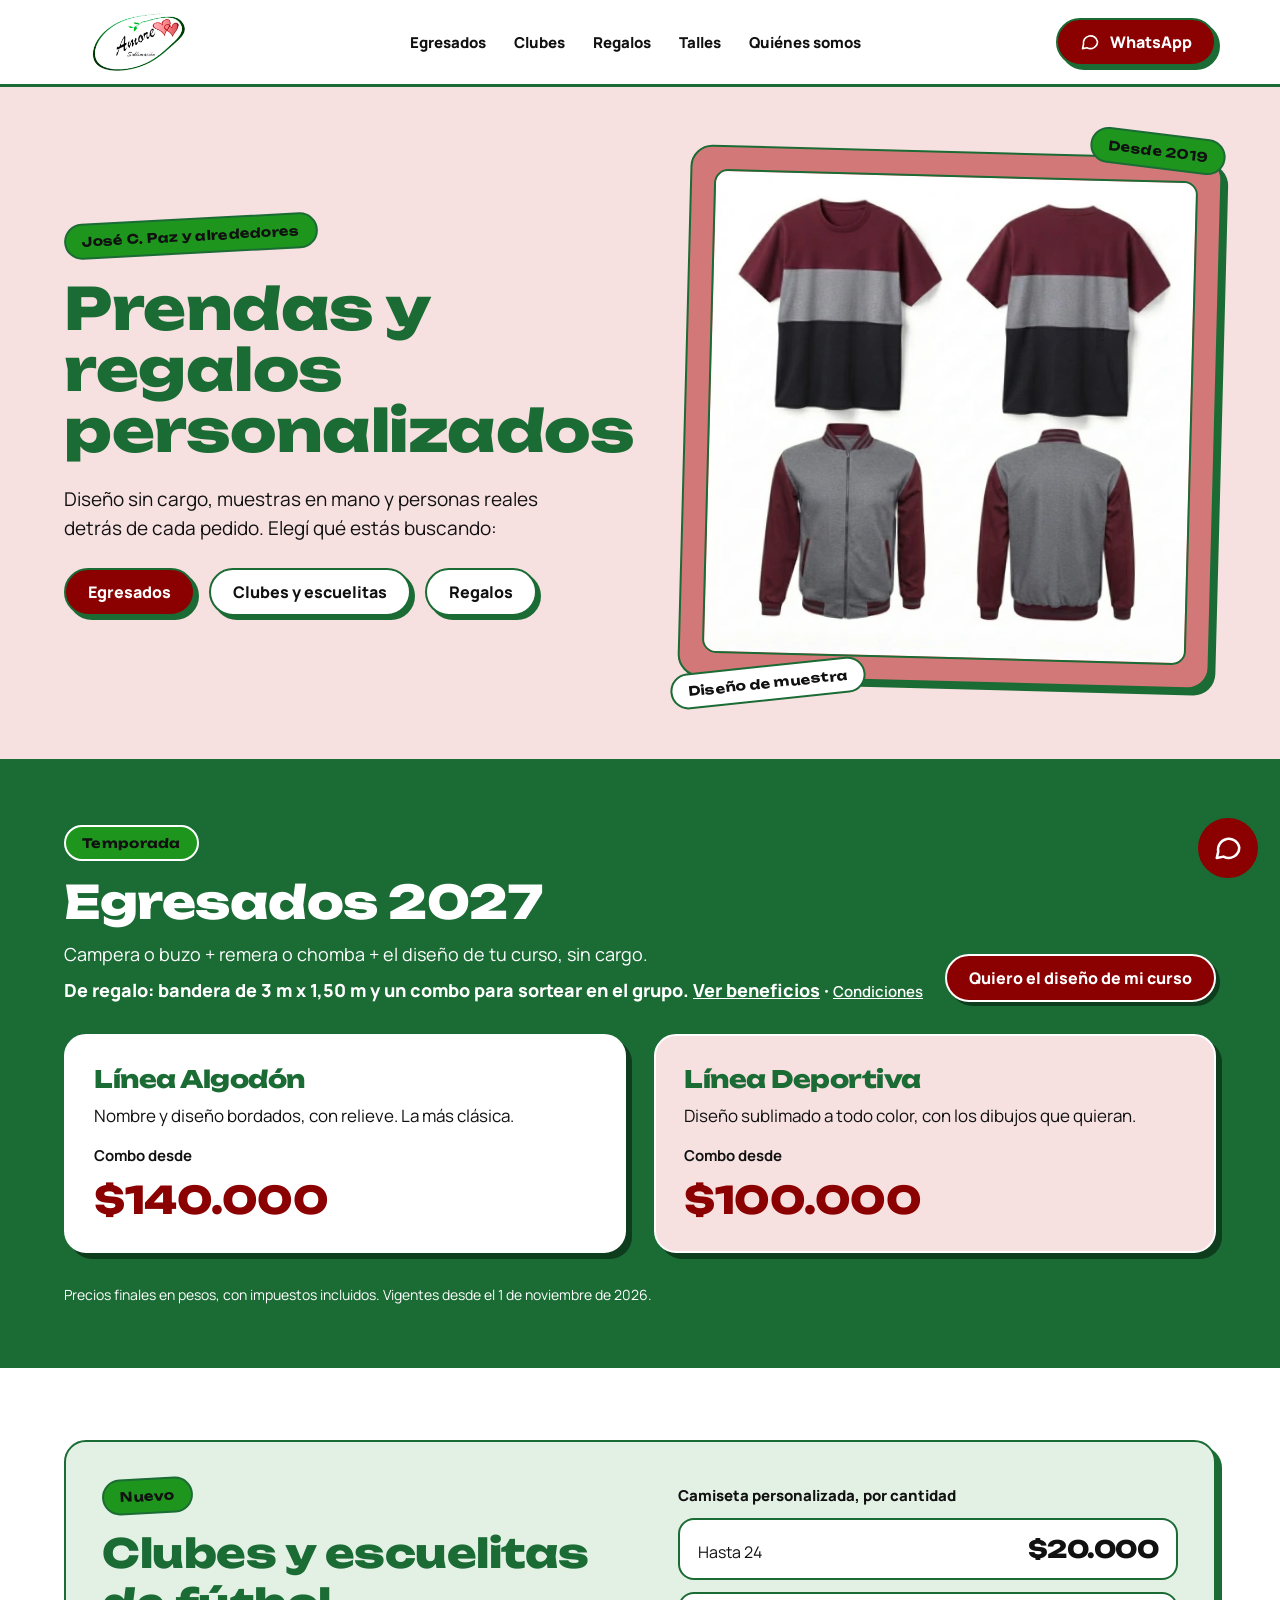
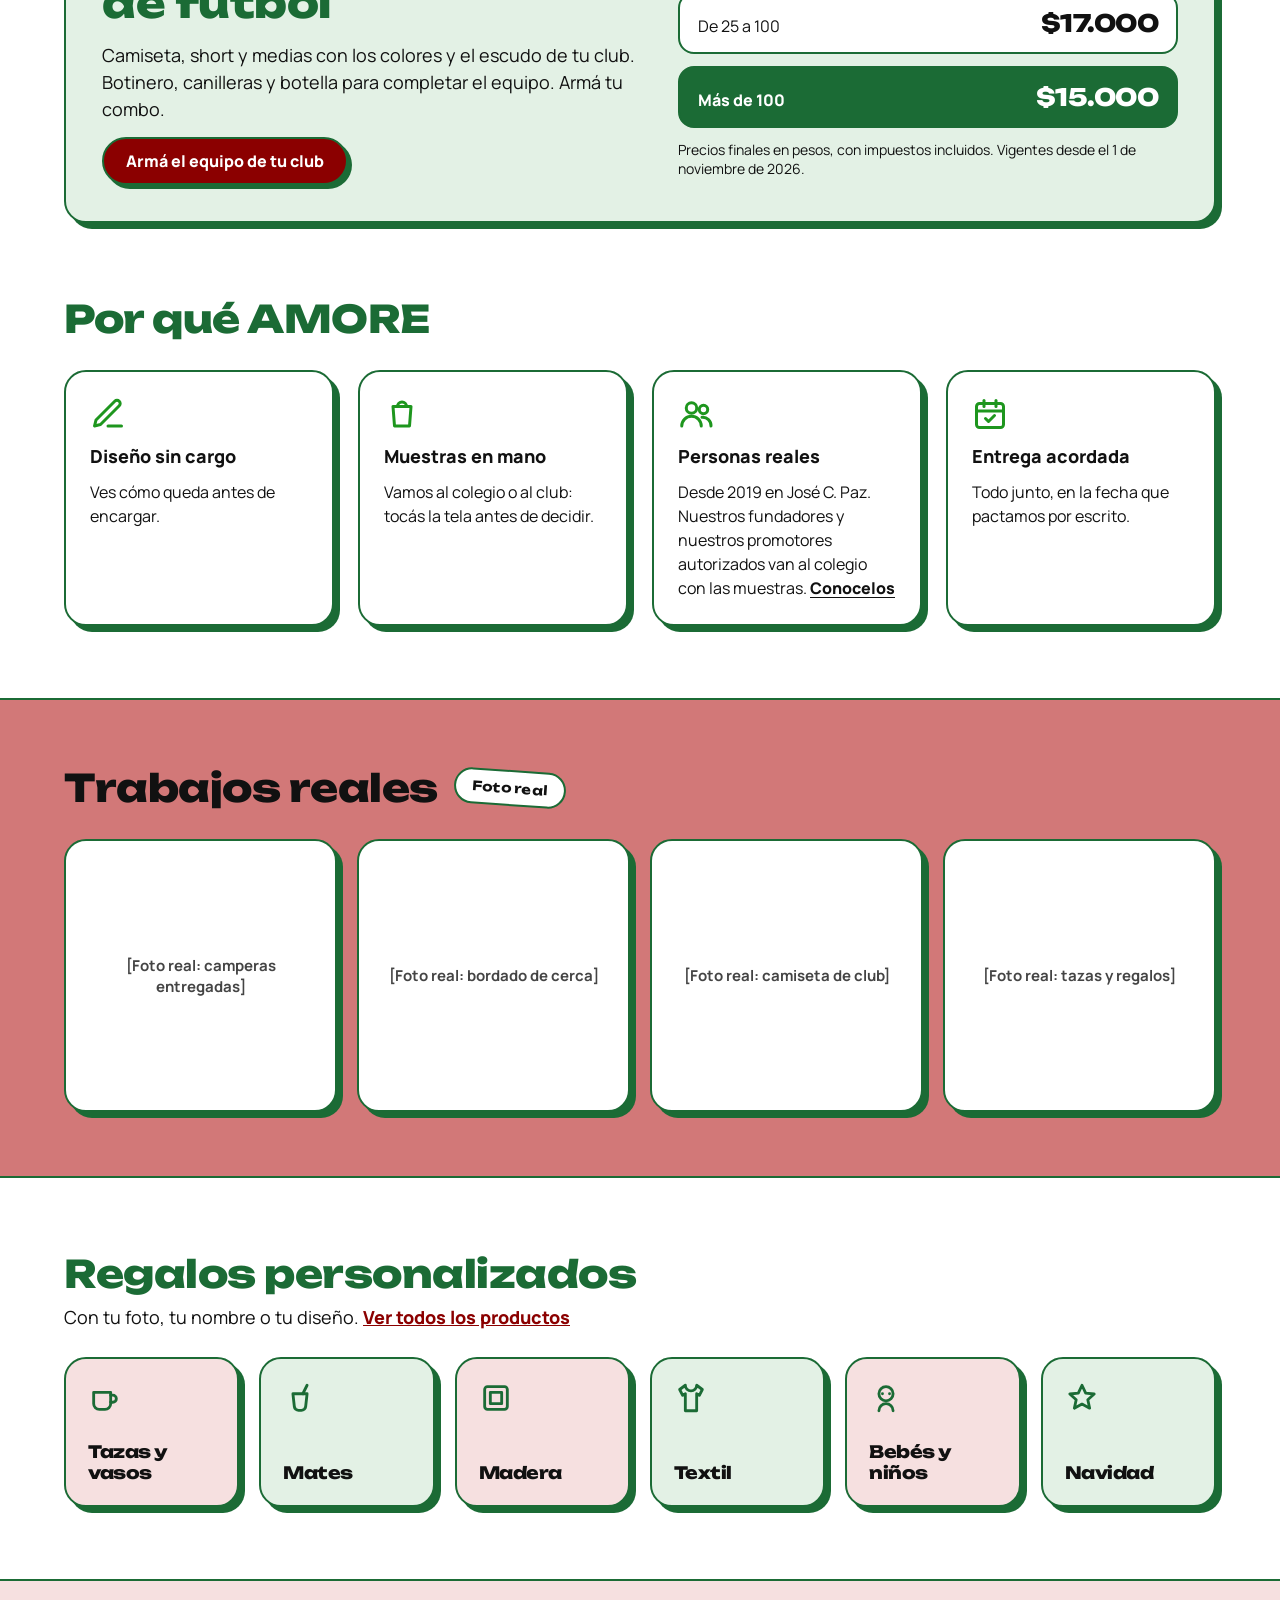
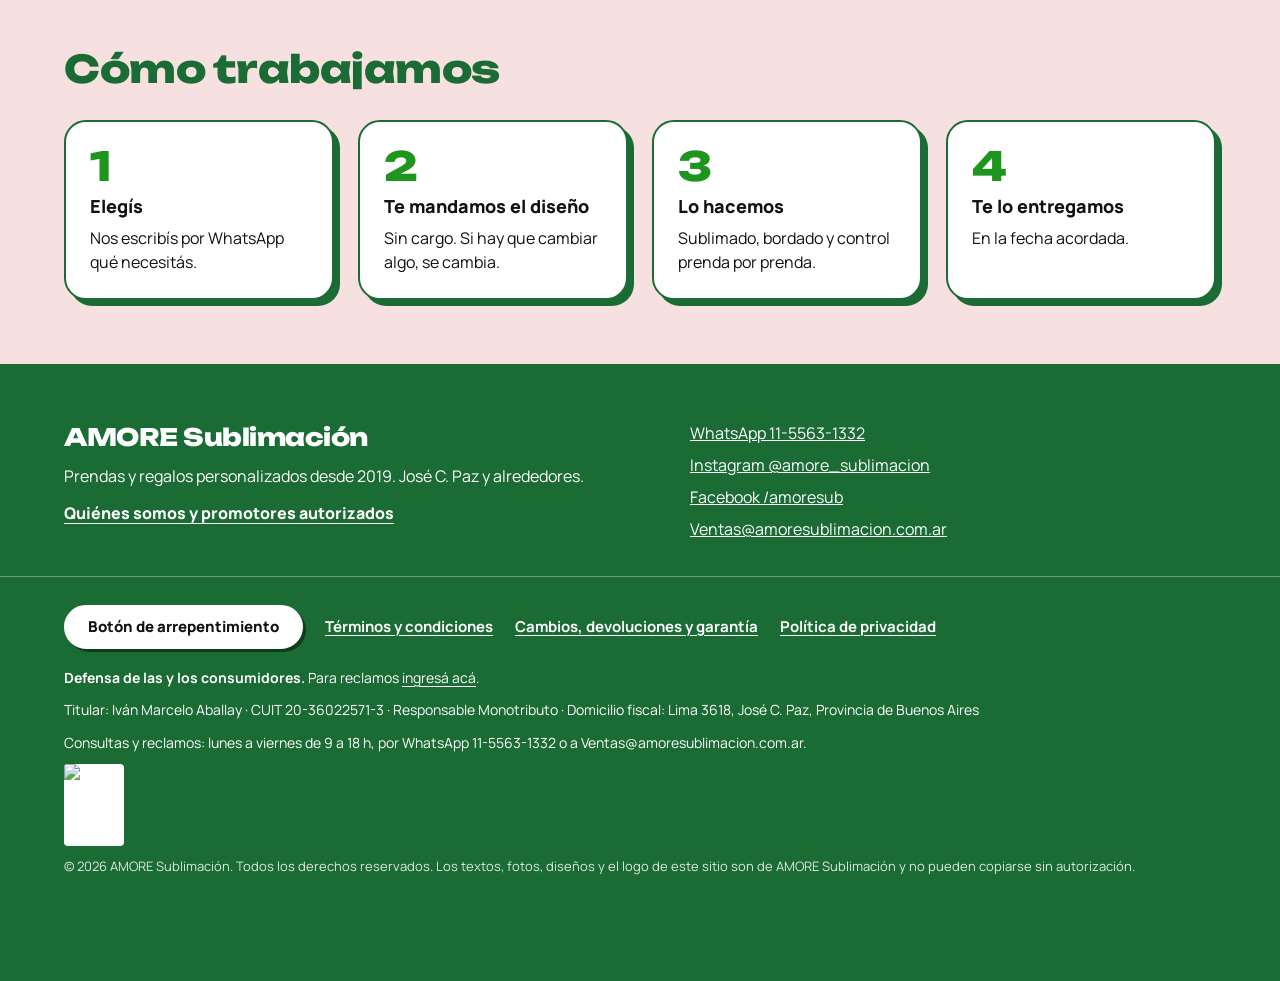
==== index.html @ 7d9f7d42 "Vigencia de precios, condiciones de beneficios en Términos y 'Cómo comprar' en Regalos Co-Authored-B" ====
<!doctype html>
<html lang="es">
<head>
<meta charset="utf-8">
<meta name="viewport" content="width=device-width, initial-scale=1">
<title>AMORE Sublimación — Prendas y regalos personalizados en José C. Paz</title>
<meta name="description" content="Camperas de egresados, camisetas para clubes y regalos personalizados. Diseño sin cargo y muestras en mano. José C. Paz y alrededores.">
<!-- Vista previa al compartir (WhatsApp, Facebook) -->
<meta property="og:type" content="website">
<meta property="og:site_name" content="AMORE Sublimación">
<meta property="og:locale" content="es_AR">
<meta property="og:title" content="AMORE Sublimación — Prendas y regalos personalizados en José C. Paz">
<meta property="og:description" content="Camperas de egresados, camisetas para clubes y regalos personalizados. Diseño sin cargo y muestras en mano. José C. Paz y alrededores.">
<meta property="og:url" content="https://imaba1991.github.io/amore-web/">
<meta property="og:image" content="https://imaba1991.github.io/amore-web/assets/compartir.jpg">
<meta property="og:image:type" content="image/jpeg">
<meta property="og:image:width" content="1200">
<meta property="og:image:height" content="630">
<meta property="og:image:alt" content="AMORE Sublimación: prendas y regalos personalizados en José C. Paz">
<meta name="twitter:card" content="summary_large_image">
<!-- Ficha del negocio para Google -->
<script type="application/ld+json">
{
 "@context": "https://schema.org",
 "@type": "LocalBusiness",
 "@id": "https://imaba1991.github.io/amore-web/#negocio",
 "name": "AMORE Sublimación",
 "alternateName": "Amore Sublimacion",
 "description": "Prendas y regalos personalizados: camperas y combos de egresados, camisetas para clubes y escuelitas, y regalos con sublimación, DTF y bordado. Diseño sin cargo y muestras en mano.",
 "url": "https://imaba1991.github.io/amore-web/",
 "logo": "https://imaba1991.github.io/amore-web/assets/logo.jpg",
 "image": "https://imaba1991.github.io/amore-web/assets/compartir.jpg",
 "telephone": "+54 9 11 5563-1332",
 "email": "Ventas@amoresublimacion.com.ar",
 "foundingDate": "2019",
 "founder": [
  {
   "@type": "Person",
   "name": "Iván Aballay"
  },
  {
   "@type": "Person",
   "name": "María Vega"
  }
 ],
 "address": {
  "@type": "PostalAddress",
  "addressLocality": "José C. Paz",
  "addressRegion": "Buenos Aires",
  "addressCountry": "AR"
 },
 "areaServed": [
  {
   "@type": "City",
   "name": "José C. Paz"
  },
  {
   "@type": "Country",
   "name": "Argentina"
  }
 ],
 "sameAs": [
  "https://instagram.com/amore_sublimacion",
  "https://facebook.com/amoresub"
 ],
 "contactPoint": {
  "@type": "ContactPoint",
  "telephone": "+54 9 11 5563-1332",
  "contactType": "ventas",
  "availableLanguage": "es",
  "url": "https://wa.me/5491155631332"
 }
}
</script>
<link rel="icon" href="favicon.ico" sizes="any">
<link rel="icon" type="image/png" sizes="192x192" href="assets/icono-192.png">
<link rel="apple-touch-icon" href="assets/icono-180.png">
<link rel="preconnect" href="https://fonts.googleapis.com">
<link href="https://fonts.googleapis.com/css2?family=Unbounded:wght@500;700;800&amp;family=Manrope:wght@400;600;700;800&amp;display=swap" rel="stylesheet">
<link rel="stylesheet" href="assets/estilos.css">
</head>
<body>
<header class="top">
<div class="wrap topbar">
<a class="logo" href="index.html" aria-label="AMORE Sublimación, inicio"><img width="575" height="230" src="assets/logo.jpg" alt="AMORE Sublimación"></a>
<nav class="navlinks" aria-label="Principal">
<a href="egresados.html">Egresados</a>
<a href="clubes.html">Clubes</a>
<a href="regalos.html">Regalos</a>
<a href="talles.html">Talles</a>
<a href="quienes-somos.html">Quiénes somos</a>
</nav>
<button class="menu-btn" type="button" aria-label="Abrir menú" aria-expanded="false" aria-controls="menu-lateral"><svg width="24" height="24" viewBox="0 0 24 24" fill="none" stroke="currentColor" stroke-width="2.5" stroke-linecap="round" aria-hidden="true"><path d="M4 7h16M4 12h16M4 17h16"/></svg></button>
<a class="btn" href="https://wa.me/5491155631332?text=Hola%21%20Vengo%20de%20la%20web%20y%20tengo%20una%20consulta."><svg width="20" height="20" viewBox="0 0 24 24" fill="none" stroke="currentColor" stroke-width="2" stroke-linecap="round" stroke-linejoin="round" aria-hidden="true"><path d="M21 11.5a8.5 8.5 0 0 1-12.6 7.4L3 20l1.2-5.1A8.5 8.5 0 1 1 21 11.5z"></path></svg> WhatsApp</a>
</div>
</header>
<div class="velo"></div>
<nav class="lateral" id="menu-lateral" aria-label="Menú">
<button class="cerrar" type="button" aria-label="Cerrar menú"><svg width="26" height="26" viewBox="0 0 24 24" fill="none" stroke="currentColor" stroke-width="2.5" stroke-linecap="round" aria-hidden="true"><path d="M6 6l12 12M18 6L6 18"/></svg></button>
<a class="item activo" href="index.html" aria-current="page">Inicio</a>
<a class="item" href="egresados.html">Egresados</a>
<a class="item" href="clubes.html">Clubes</a>
<a class="item" href="regalos.html">Regalos</a>
<a class="item" href="talles.html">Talles</a>
<a class="item" href="quienes-somos.html">Quiénes somos</a>
<a class="btn" href="https://wa.me/5491155631332?text=Hola%21%20Vengo%20de%20la%20web%20y%20tengo%20una%20consulta.">Escribinos por WhatsApp</a>
</nav>
<main>
<section style="background: #F6E0E0; border-bottom: 2px solid #1B6B35">
<div class="wrap" style="padding: 64px 24px 76px; display: flex; flex-wrap: wrap; align-items: center; gap: 48px">
<div style="flex: 1 1 460px; min-width: 0; display: flex; flex-direction: column; gap: 24px">
<span class="sticker" style="background: #1E961E; align-self: flex-start; transform: rotate(-3deg)">José C. Paz y alrededores</span>
<h1 class="display" style="margin: 0; font-size: clamp(34px, 4.6vw, 58px); line-height: 1.05; color: #1B6B35">Prendas y regalos personalizados</h1>
<p style="margin: 0; font-size: 19px; line-height: 1.55; max-width: 520px">Diseño sin cargo, muestras en mano y personas reales detrás de cada pedido. Elegí qué estás buscando:</p>
<div style="display: flex; flex-wrap: wrap; gap: 14px">
<a class="btn" href="egresados.html">Egresados</a>
<a class="btn btn-light" href="clubes.html">Clubes y escuelitas</a>
<a class="btn btn-light" href="#regalos">Regalos</a>
</div>
</div>
<div style="flex: 1 1 420px; min-width: 0; position: relative">
<div class="card" style="background: #D27878; padding: 22px; transform: rotate(1.5deg)">
<img width="480" height="480" src="assets/combo-egresados.webp" alt="Combo de egresados: campera College y remera Tricolor" style="width: 100%; height: auto; display: block; border-radius: 14px; background: #FFFFFF; border: 2px solid #1B6B35">
</div>
<span class="sticker" style="position: absolute; left: -14px; bottom: -18px; background: #FFFFFF; transform: rotate(-6deg)">Diseño de muestra</span>
<span class="sticker" style="position: absolute; right: -10px; top: -18px; background: #1E961E; transform: rotate(7deg)">Desde 2019</span>
</div>
</div>
</section>

<section style="background: #1B6B35; color: #FFFFFF">
<div class="wrap" style="padding: 64px 24px; display: flex; flex-direction: column; gap: 32px">
<div style="display: flex; flex-wrap: wrap; align-items: flex-end; justify-content: space-between; gap: 16px">
<div style="display: flex; flex-direction: column; gap: 12px">
<span class="sticker" style="background: #1E961E; align-self: flex-start; border-color: #FFFFFF">Temporada</span>
<h2 class="display" style="margin: 0; font-size: clamp(30px, 3.8vw, 46px); color: #FFFFFF">Egresados 2027</h2>
<p style="margin: 0; font-size: 18px; color: #FFFFFF">Campera o buzo + remera o chomba + el diseño de tu curso, sin cargo.</p>
<p style="margin: 0; font-size: 18px; font-weight: 800; color: #FFFFFF">De regalo: bandera de 3 m x 1,50 m y un combo para sortear en el grupo. <a href="egresados.html#beneficios" style="color: #FFFFFF">Ver beneficios</a> · <a href="legales.html#promociones" style="color: #FFFFFF; font-weight: 600; font-size: 15px">Condiciones</a></p>
</div>
<a class="btn" style="border-color: #FFFFFF; box-shadow: 4px 4px 0 #0E3D1D" href="https://wa.me/5491155631332?text=Hola!%20Vengo%20de%20la%20web.%20EGRESADOS%3A%20quiero%20info%20para%20el%20curso%20de%20mi%20hijo%2Fa.">Quiero el diseño de mi curso</a>
</div>
<div style="display: grid; grid-template-columns: repeat(auto-fit, minmax(280px, 1fr)); gap: 28px">
<a href="egresados.html" class="card" style="background: #FFFFFF; padding: 28px; text-decoration: none; display: flex; flex-direction: column; gap: 10px; border-color: #FFFFFF; box-shadow: 6px 6px 0 #0E3D1D">
<span class="display" style="font-size: 24px; color: #1B6B35">Línea Algodón</span>
<span style="font-size: 17px; color: #111111">Nombre y diseño bordados, con relieve. La más clásica.</span>
<span style="font-size: 15px; font-weight: 700; margin-top: 8px; color: #111111">Combo desde</span>
<span class="display" style="font-size: 38px; color: #8B0000">$140.000</span>
</a>
<a href="egresados.html" class="card" style="background: #F6E0E0; padding: 28px; text-decoration: none; display: flex; flex-direction: column; gap: 10px; border-color: #FFFFFF; box-shadow: 6px 6px 0 #0E3D1D">
<span class="display" style="font-size: 24px; color: #1B6B35">Línea Deportiva</span>
<span style="font-size: 17px; color: #111111">Diseño sublimado a todo color, con los dibujos que quieran.</span>
<span style="font-size: 15px; font-weight: 700; margin-top: 8px; color: #111111">Combo desde</span>
<span class="display" style="font-size: 38px; color: #8B0000">$100.000</span>
</a>
</div>
<p style="margin: 0; font-size: 14px; color: #FFFFFF">Precios finales en pesos, con impuestos incluidos. Vigentes desde el 1 de noviembre de 2026.</p>
</div>
</section>

<section id="clubes" class="wrap" style="padding: 72px 24px">
<div class="card" style="background: #E3F1E5; padding: 36px; display: flex; flex-wrap: wrap; gap: 36px; align-items: center">
<div style="flex: 1 1 380px; min-width: 0; display: flex; flex-direction: column; gap: 14px">
<span class="sticker" style="background: #1E961E; align-self: flex-start; transform: rotate(-3deg)">Nuevo</span>
<h2 class="display" style="margin: 0; font-size: clamp(28px, 3.4vw, 40px); color: #1B6B35">Clubes y escuelitas de fútbol</h2>
<p style="margin: 0; font-size: 18px; line-height: 1.5">Camiseta, short y medias con los colores y el escudo de tu club. Botinero, canilleras y botella para completar el equipo. Armá tu combo.</p>
<a class="btn" style="align-self: flex-start" href="https://wa.me/5491155631332?text=Hola!%20Vengo%20de%20la%20web.%20CLUBES%3A%20quiero%20armar%20el%20equipo%20de%20mi%20club%20o%20escuelita.">Armá el equipo de tu club</a>
</div>
<div style="flex: 1 1 340px; min-width: 0; display: flex; flex-direction: column; gap: 12px">
<span style="font-weight: 800; font-size: 15px">Camiseta personalizada, por cantidad</span>
<div style="display: flex; justify-content: space-between; align-items: baseline; background: #FFFFFF; border: 2px solid #1B6B35; border-radius: 16px; padding: 14px 18px"><span style="font-size: 16px">Hasta 24</span><span class="display" style="font-size: 24px">$20.000</span></div>
<div style="display: flex; justify-content: space-between; align-items: baseline; background: #FFFFFF; border: 2px solid #1B6B35; border-radius: 16px; padding: 14px 18px"><span style="font-size: 16px">De 25 a 100</span><span class="display" style="font-size: 24px">$17.000</span></div>
<div style="display: flex; justify-content: space-between; align-items: baseline; background: #1B6B35; color: #FFFFFF; border: 2px solid #1B6B35; border-radius: 16px; padding: 14px 18px"><span style="font-size: 16px; font-weight: 800">Más de 100</span><span class="display" style="font-size: 24px">$15.000</span></div>
<p style="margin: 0; font-size: 14px">Precios finales en pesos, con impuestos incluidos. Vigentes desde el 1 de noviembre de 2026.</p>
</div>
</div>
</section>

<section class="wrap" style="padding-bottom: 72px">
<h2 class="display" style="margin: 0 0 28px; font-size: clamp(26px, 3.2vw, 38px); color: #1B6B35">Por qué AMORE</h2>
<div style="display: grid; grid-template-columns: repeat(auto-fit, minmax(230px, 1fr)); gap: 24px">
<div class="card" style="background: #FFFFFF; padding: 24px; display: flex; flex-direction: column; gap: 12px">
<svg width="36" height="36" viewBox="0 0 24 24" fill="none" stroke="#1E961E" stroke-width="2" stroke-linecap="round" stroke-linejoin="round" aria-hidden="true"><path d="M12 20h9"></path><path d="M16.5 3.5a2.1 2.1 0 0 1 3 3L7 19l-4 1 1-4z"></path></svg>
<span style="font-weight: 800; font-size: 18px">Diseño sin cargo</span>
<span style="font-size: 16px; line-height: 1.5">Ves cómo queda antes de encargar.</span>
</div>
<div class="card" style="background: #FFFFFF; padding: 24px; display: flex; flex-direction: column; gap: 12px">
<svg width="36" height="36" viewBox="0 0 24 24" fill="none" stroke="#1E961E" stroke-width="2" stroke-linecap="round" stroke-linejoin="round" aria-hidden="true"><path d="M6 7h12l-1 13H7z"></path><path d="M9 7a3 3 0 0 1 6 0"></path></svg>
<span style="font-weight: 800; font-size: 18px">Muestras en mano</span>
<span style="font-size: 16px; line-height: 1.5">Vamos al colegio o al club: tocás la tela antes de decidir.</span>
</div>
<div class="card" style="background: #FFFFFF; padding: 24px; display: flex; flex-direction: column; gap: 12px">
<svg width="36" height="36" viewBox="0 0 24 24" fill="none" stroke="#1E961E" stroke-width="2" stroke-linecap="round" stroke-linejoin="round" aria-hidden="true"><circle cx="9" cy="8" r="3.5"></circle><path d="M2.5 20a6.5 6.5 0 0 1 13 0"></path><circle cx="17" cy="9" r="2.8"></circle><path d="M16 14.2a5.5 5.5 0 0 1 6 5.8"></path></svg>
<span style="font-weight: 800; font-size: 18px">Personas reales</span>
<span style="font-size: 16px; line-height: 1.5">Desde 2019 en José C. Paz. Nuestros fundadores y nuestros promotores autorizados van al colegio con las muestras. <a href="quienes-somos.html#equipo" style="font-weight: 800; text-underline-offset: 3px">Conocelos</a></span>
</div>
<div class="card" style="background: #FFFFFF; padding: 24px; display: flex; flex-direction: column; gap: 12px">
<svg width="36" height="36" viewBox="0 0 24 24" fill="none" stroke="#1E961E" stroke-width="2" stroke-linecap="round" stroke-linejoin="round" aria-hidden="true"><rect x="3" y="5" width="18" height="16" rx="2"></rect><path d="M3 10h18"></path><path d="M8 3v4"></path><path d="M16 3v4"></path><path d="m9 15 2 2 4-4"></path></svg>
<span style="font-weight: 800; font-size: 18px">Entrega acordada</span>
<span style="font-size: 16px; line-height: 1.5">Todo junto, en la fecha que pactamos por escrito.</span>
</div>
</div>
</section>

<section style="background: #D27878; border-top: 2px solid #1B6B35; border-bottom: 2px solid #1B6B35">
<div class="wrap" style="padding: 64px 24px; display: flex; flex-direction: column; gap: 28px">
<div style="display: flex; flex-wrap: wrap; align-items: center; gap: 16px">
<h2 class="display" style="margin: 0; font-size: clamp(26px, 3.2vw, 38px); color: #111111">Trabajos reales</h2>
<span class="sticker" style="background: #FFFFFF; transform: rotate(4deg)">Foto real</span>
</div>
<div style="display: grid; grid-template-columns: repeat(auto-fit, minmax(220px, 1fr)); gap: 20px">
<div class="card" style="background: #FFFFFF; aspect-ratio: 1 / 1; display: flex; align-items: center; justify-content: center; text-align: center; padding: 16px; font-weight: 700; font-size: 15px; color: #444444">[Foto real: camperas entregadas]</div>
<div class="card" style="background: #FFFFFF; aspect-ratio: 1 / 1; display: flex; align-items: center; justify-content: center; text-align: center; padding: 16px; font-weight: 700; font-size: 15px; color: #444444">[Foto real: bordado de cerca]</div>
<div class="card" style="background: #FFFFFF; aspect-ratio: 1 / 1; display: flex; align-items: center; justify-content: center; text-align: center; padding: 16px; font-weight: 700; font-size: 15px; color: #444444">[Foto real: camiseta de club]</div>
<div class="card" style="background: #FFFFFF; aspect-ratio: 1 / 1; display: flex; align-items: center; justify-content: center; text-align: center; padding: 16px; font-weight: 700; font-size: 15px; color: #444444">[Foto real: tazas y regalos]</div>
</div>
</div>
</section>

<section id="regalos" class="wrap" style="padding: 72px 24px">
<div style="display: flex; flex-direction: column; gap: 8px; margin-bottom: 28px">
<h2 class="display" style="margin: 0; font-size: clamp(26px, 3.2vw, 38px); color: #1B6B35">Regalos personalizados</h2>
<p style="margin: 0; font-size: 18px">Con tu foto, tu nombre o tu diseño. <a href="regalos.html" style="font-weight: 800; color: #8B0000">Ver todos los productos</a></p>
</div>
<div style="display: grid; grid-template-columns: repeat(auto-fit, minmax(170px, 1fr)); gap: 20px">
<a href="regalos.html#tazas" class="card" style="background: #F6E0E0; padding: 22px; text-decoration: none; display: flex; flex-direction: column; gap: 12px; min-height: 150px; justify-content: space-between">
<svg width="34" height="34" viewBox="0 0 24 24" fill="none" stroke="#1B6B35" stroke-width="2" stroke-linecap="round" stroke-linejoin="round" aria-hidden="true"><path d="M4 8h12v8a4 4 0 0 1-4 4H8a4 4 0 0 1-4-4z"></path><path d="M16 10h1.5a2.5 2.5 0 0 1 0 5H16"></path></svg>
<span class="display" style="font-size: 17px">Tazas y vasos</span></a>
<a href="regalos.html#mates" class="card" style="background: #E3F1E5; padding: 22px; text-decoration: none; display: flex; flex-direction: column; gap: 12px; min-height: 150px; justify-content: space-between">
<svg width="34" height="34" viewBox="0 0 24 24" fill="none" stroke="#1B6B35" stroke-width="2" stroke-linecap="round" stroke-linejoin="round" aria-hidden="true"><path d="M7 9h10l-1 9a3 3 0 0 1-3 2.7h-2A3 3 0 0 1 8 18z"></path><path d="M14 9l3-6"></path></svg>
<span class="display" style="font-size: 17px">Mates</span></a>
<a href="regalos.html#madera" class="card" style="background: #F6E0E0; padding: 22px; text-decoration: none; display: flex; flex-direction: column; gap: 12px; min-height: 150px; justify-content: space-between">
<svg width="34" height="34" viewBox="0 0 24 24" fill="none" stroke="#1B6B35" stroke-width="2" stroke-linecap="round" stroke-linejoin="round" aria-hidden="true"><rect x="4" y="4" width="16" height="16" rx="2"></rect><rect x="8" y="8" width="8" height="8"></rect></svg>
<span class="display" style="font-size: 17px">Madera</span></a>
<a href="regalos.html#textil" class="card" style="background: #E3F1E5; padding: 22px; text-decoration: none; display: flex; flex-direction: column; gap: 12px; min-height: 150px; justify-content: space-between">
<svg width="34" height="34" viewBox="0 0 24 24" fill="none" stroke="#1B6B35" stroke-width="2" stroke-linecap="round" stroke-linejoin="round" aria-hidden="true"><path d="M8 3 4 6l2 4 2-1v12h8V9l2 1 2-4-4-3a4 4 0 0 1-8 0z"></path></svg>
<span class="display" style="font-size: 17px">Textil</span></a>
<a href="regalos.html#bebes" class="card" style="background: #F6E0E0; padding: 22px; text-decoration: none; display: flex; flex-direction: column; gap: 12px; min-height: 150px; justify-content: space-between">
<svg width="34" height="34" viewBox="0 0 24 24" fill="none" stroke="#1B6B35" stroke-width="2" stroke-linecap="round" stroke-linejoin="round" aria-hidden="true"><circle cx="12" cy="9" r="5"></circle><path d="M9.5 9h.01"></path><path d="M14.5 9h.01"></path><path d="M7 21a5 5 0 0 1 10 0"></path></svg>
<span class="display" style="font-size: 17px">Bebés y niños</span></a>
<a href="regalos.html#navidad" class="card" style="background: #E3F1E5; padding: 22px; text-decoration: none; display: flex; flex-direction: column; gap: 12px; min-height: 150px; justify-content: space-between">
<svg width="34" height="34" viewBox="0 0 24 24" fill="none" stroke="#1B6B35" stroke-width="2" stroke-linecap="round" stroke-linejoin="round" aria-hidden="true"><path d="m12 3 2.6 5.6 6 .6-4.5 4 1.3 6L12 16.3 6.6 19.2l1.3-6-4.5-4 6-.6z"></path></svg>
<span class="display" style="font-size: 17px">Navidad</span></a>
</div>
</section>

<section style="background: #F6E0E0; border-top: 2px solid #1B6B35; border-bottom: 2px solid #1B6B35">
<div class="wrap" style="padding: 64px 24px">
<h2 class="display" style="margin: 0 0 28px; font-size: clamp(26px, 3.2vw, 38px); color: #1B6B35">Cómo trabajamos</h2>
<ol style="list-style: none; margin: 0; padding: 0; display: grid; grid-template-columns: repeat(auto-fit, minmax(220px, 1fr)); gap: 24px">
<li class="card" style="background: #FFFFFF; padding: 24px; display: flex; flex-direction: column; gap: 8px"><span class="display" style="font-size: 40px; line-height: 1; color: #1E961E">1</span><span style="font-weight: 800; font-size: 18px">Elegís</span><span style="font-size: 16px; line-height: 1.5">Nos escribís por WhatsApp qué necesitás.</span></li>
<li class="card" style="background: #FFFFFF; padding: 24px; display: flex; flex-direction: column; gap: 8px"><span class="display" style="font-size: 40px; line-height: 1; color: #1E961E">2</span><span style="font-weight: 800; font-size: 18px">Te mandamos el diseño</span><span style="font-size: 16px; line-height: 1.5">Sin cargo. Si hay que cambiar algo, se cambia.</span></li>
<li class="card" style="background: #FFFFFF; padding: 24px; display: flex; flex-direction: column; gap: 8px"><span class="display" style="font-size: 40px; line-height: 1; color: #1E961E">3</span><span style="font-weight: 800; font-size: 18px">Lo hacemos</span><span style="font-size: 16px; line-height: 1.5">Sublimado, bordado y control prenda por prenda.</span></li>
<li class="card" style="background: #FFFFFF; padding: 24px; display: flex; flex-direction: column; gap: 8px"><span class="display" style="font-size: 40px; line-height: 1; color: #1E961E">4</span><span style="font-weight: 800; font-size: 18px">Te lo entregamos</span><span style="font-size: 16px; line-height: 1.5">En la fecha acordada.</span></li>
</ol>
</div>
</section>
</main>
<footer style="background: #1B6B35; color: #FFFFFF">
<div class="wrap" style="padding-top: 56px; padding-bottom: 36px; display: flex; flex-wrap: wrap; gap: 40px; justify-content: space-between">
<div style="flex: 1 1 320px; display: flex; flex-direction: column; gap: 12px">
<span class="display" style="font-size: 24px; color: #FFFFFF">AMORE Sublimación</span>
<span style="font-size: 16px; line-height: 1.6">Prendas y regalos personalizados desde 2019. José C. Paz y alrededores.</span>
<a href="quienes-somos.html" style="color: #FFFFFF; font-weight: 800; font-size: 16px; text-underline-offset: 4px">Quiénes somos y promotores autorizados</a>
</div>
<div style="flex: 1 1 260px; display: flex; flex-direction: column; gap: 10px; font-size: 16px">
<a href="https://wa.me/5491155631332" style="color: #FFFFFF">WhatsApp 11-5563-1332</a>
<a href="https://instagram.com/amore_sublimacion" style="color: #FFFFFF">Instagram @amore_sublimacion</a>
<a href="https://facebook.com/amoresub" style="color: #FFFFFF">Facebook /amoresub</a>
<a href="mailto:Ventas@amoresublimacion.com.ar" style="color: #FFFFFF">Ventas@amoresublimacion.com.ar</a>
</div>
</div>
<div class="legal">
<div class="wrap legal-in">
<div class="legal-links">
<a class="btn btn-light legal-arrep" href="arrepentimiento.html">Botón de arrepentimiento</a>
<a href="legales.html#terminos">Términos y condiciones</a>
<a href="legales.html#cambios">Cambios, devoluciones y garantía</a>
<a href="legales.html#privacidad">Política de privacidad</a>
</div>
<p><strong>Defensa de las y los consumidores.</strong> Para reclamos <a href="https://www.argentina.gob.ar/produccion/defensadelconsumidor/formulario" target="_blank" rel="noopener">ingresá acá</a>.</p>
<p>Titular: Iván Marcelo Aballay · CUIT 20-36022571-3 · Responsable Monotributo · Domicilio fiscal: Lima 3618, José C. Paz, Provincia de Buenos Aires</p>
<p>Consultas y reclamos: lunes a viernes de 9 a 18 h, por WhatsApp 11-5563-1332 o a Ventas@amoresublimacion.com.ar.</p>
<!-- Data Fiscal (ARCA, Formulario 960/D) -->
<p class="data-fiscal"><a href="http://qr.afip.gob.ar/?qr=3Qm3Oq3DayaBSJcXGnL0Tg,," target="_F960AFIPInfo" rel="noopener"><img src="https://www.afip.gob.ar/images/f960/DATAWEB.jpg" width="60" height="82" alt="Data Fiscal (ARCA)" loading="lazy"></a></p>
<p class="legal-copy">© 2026 AMORE Sublimación. Todos los derechos reservados. Los textos, fotos, diseños y el logo de este sitio son de AMORE Sublimación y no pueden copiarse sin autorización.</p>
</div>
</div>
</footer>
<a class="btn flotante" href="https://wa.me/5491155631332?text=Hola%21%20Vengo%20de%20la%20web%20y%20tengo%20una%20consulta." aria-label="Escribinos por WhatsApp"><svg width="30" height="30" viewBox="0 0 24 24" fill="none" stroke="currentColor" stroke-width="2" stroke-linecap="round" stroke-linejoin="round" aria-hidden="true"><path d="M21 11.5a8.5 8.5 0 0 1-12.6 7.4L3 20l1.2-5.1A8.5 8.5 0 1 1 21 11.5z"></path></svg></a>
<script src="assets/menu.js" defer></script>
</body>
</html>
---- assets/estilos.css ----
*{box-sizing:border-box}
html{scroll-behavior:smooth}
body{margin:0;background:#FFFFFF;font-family:'Manrope',system-ui,sans-serif;color:#111111}
img{max-width:100%;height:auto}
a{color:#111111}a:hover{color:#8B0000}
.wrap{max-width:1200px;margin:0 auto;padding-left:24px;padding-right:24px}
.card{min-width:0;overflow-wrap:anywhere;border:2px solid #1B6B35;border-radius:22px;box-shadow:6px 6px 0 #1B6B35}
.btn{display:inline-flex;align-items:center;justify-content:center;gap:10px;min-height:48px;padding:0 22px;border:2px solid #1B6B35;border-radius:999px;font-weight:800;font-size:16px;text-decoration:none;box-shadow:4px 4px 0 #1B6B35;color:#FFFFFF;background:#8B0000;text-align:center}
.btn:hover{transform:translate(2px,2px);box-shadow:2px 2px 0 #1B6B35;color:#FFFFFF}
.btn-light{background:#FFFFFF;color:#111111}
.btn-light:hover{color:#8B0000}
.sticker{display:inline-block;padding:8px 16px;border:2px solid #1B6B35;border-radius:999px;font-family:'Unbounded',sans-serif;font-weight:700;font-size:13px;letter-spacing:.3px;white-space:nowrap;color:#111111}
.display{font-family:'Unbounded',sans-serif;font-weight:800;letter-spacing:-.5px;overflow-wrap:normal}
.top{background:#FFFFFF;border-bottom:3px solid #1B6B35}
.topbar{display:flex;flex-wrap:wrap;align-items:center;justify-content:space-between;gap:10px 20px;padding-top:12px;padding-bottom:12px}
.logo{order:1;display:inline-flex}
.logo img{height:60px;width:auto;display:block}
.navlinks{order:2;display:flex;align-items:center;gap:20px}
.navlinks a{text-decoration:none;font-weight:800;font-size:15px;padding:10px 4px;white-space:nowrap}
.navlinks a.activo{text-decoration:underline;text-decoration-thickness:3px;text-underline-offset:6px;color:#1B6B35}
.top .btn{order:3}
.flotante{position:fixed;right:20px;bottom:20px;width:64px;height:64px;padding:0;z-index:10}
.seal{color:#111111;position:absolute;left:12px;top:12px;padding:6px 12px;border:2px solid #1B6B35;border-radius:999px;background:#FFFFFF;font-family:'Unbounded',sans-serif;font-weight:700;font-size:11px;transform:rotate(-4deg)}
details summary{cursor:pointer}
@media (max-width:700px){
 .logo img{height:48px}
 .navlinks{order:3;width:100%;overflow-x:auto;gap:18px;padding-bottom:2px}
 .top .btn{order:2;min-height:44px;padding:0 16px}
 .card{box-shadow:4px 4px 0 #1B6B35}
}
.tabla-talles{overflow-x:auto;border:2px solid #1B6B35;border-radius:14px;background:#FFFFFF}
.tabla-talles table{border-collapse:collapse;width:100%;font-size:15px;text-align:center}
.tabla-talles caption{position:absolute;width:1px;height:1px;overflow:hidden;clip:rect(0 0 0 0)}
.tabla-talles th,.tabla-talles td{padding:9px 7px;border-top:1px solid #DDE8DF;white-space:nowrap}
.tabla-talles tr:first-child th{border-top:0;background:#1B6B35;color:#FFFFFF;font-weight:800}
.tabla-talles th[scope=row]{position:sticky;left:0;background:#E3F1E5;text-align:left;font-weight:800;padding-left:12px}
.tabla-talles tr:first-child th[scope=row]{background:#14552A}
.tabla-talles{background:linear-gradient(to left,#FFFFFF 30%,rgba(255,255,255,0)) right/24px 100% no-repeat local,radial-gradient(farthest-side at 100% 50%,rgba(27,107,53,.35),rgba(27,107,53,0)) right/12px 100% no-repeat scroll,#FFFFFF}
@media (max-width:700px){
 .tabla-talles table{font-size:14px}
 .tabla-talles th,.tabla-talles td{padding:8px 4px}
 .tabla-talles th[scope=row]{padding-left:8px}
}
/* Menú lateral (solo celular) */
.menu-btn,.velo,.lateral{display:none}
@media (max-width:700px){
 .top{position:sticky;top:0;z-index:20;transition:transform .25s ease}
 .top.oculto{transform:translateY(-100%)}
 .top .navlinks{display:none}
 .menu-btn{display:inline-flex;order:3;align-items:center;justify-content:center;width:46px;height:46px;padding:0;border:2px solid #1B6B35;border-radius:12px;background:#FFFFFF;color:#111111;box-shadow:3px 3px 0 #1B6B35;cursor:pointer}
 .topbar{flex-wrap:nowrap}
 .logo{margin-right:auto}
 .velo{display:block;position:fixed;inset:0;z-index:30;background:rgba(0,0,0,.45);opacity:0;visibility:hidden;transition:opacity .25s,visibility .25s}
 .velo.abierto{opacity:1;visibility:visible}
 .lateral{display:flex;flex-direction:column;gap:4px;position:fixed;top:0;right:0;bottom:0;z-index:31;width:min(82vw,320px);padding:16px 20px 24px;background:#FFFFFF;border-left:3px solid #1B6B35;overflow-y:auto;transform:translateX(100%);visibility:hidden;transition:transform .25s ease,visibility .25s}
 .lateral.abierto{transform:none;visibility:visible}
 .lateral .cerrar{align-self:flex-end;width:44px;height:44px;border:0;background:none;color:#111111;cursor:pointer;margin-bottom:8px}
 .lateral a.item{display:block;padding:14px 4px;border-bottom:1px solid #DDE8DF;text-decoration:none;font-weight:800;font-size:18px}
 .lateral a.item.activo{color:#1B6B35;text-decoration:underline;text-decoration-thickness:3px;text-underline-offset:6px}
 .lateral .btn{margin-top:20px}
}
@media (max-width:700px){.logo,.menu-btn,.top .btn{flex-shrink:0}}
@media (max-width:380px){.top .btn{font-size:0;gap:0;width:46px;padding:0}}
@media (max-width:360px){h1.display{font-size:27px !important}}
/* Pie legal */
.pendiente{background:#FFE58A;color:#111111;padding:0 4px;border-radius:4px;font-weight:800}
.legal{border-top:1px solid rgba(255,255,255,.35)}
.legal-in{padding-top:28px;padding-bottom:104px;display:flex;flex-direction:column;gap:10px;font-size:14px;line-height:1.6}
.legal p{margin:0}
.legal a{color:#FFFFFF;text-underline-offset:3px}
.legal a:hover{color:#FFFFFF;opacity:.85}
.legal-links{display:flex;flex-wrap:wrap;align-items:center;gap:12px 22px;margin-bottom:8px;font-weight:700;font-size:15px}
.legal .legal-arrep{color:#111111;min-height:44px;font-size:15px;box-shadow:3px 3px 0 #0E3D1E;border-color:#FFFFFF;text-decoration:none}
.legal .legal-arrep:hover{color:#8B0000;opacity:1}
.legal-copy{opacity:.85;font-size:13px}
/* Páginas legales */
.legal-doc{max-width:860px;padding-top:56px;padding-bottom:80px;font-size:17px;line-height:1.7}
.legal-doc h2{font-family:'Unbounded',sans-serif;font-weight:800;color:#1B6B35;font-size:clamp(22px,2.6vw,30px);margin:48px 0 12px;scroll-margin-top:90px}
.legal-doc h3{font-size:19px;margin:28px 0 6px;scroll-margin-top:90px}
.legal-doc p,.legal-doc li{margin:0 0 12px}
.legal-doc ul{padding-left:22px}
.indice{display:flex;flex-wrap:wrap;gap:10px}
.form-arrep{display:grid;gap:16px;padding:24px;background:#FFFFFF}
.form-arrep label{display:flex;flex-direction:column;gap:6px;font-weight:800;font-size:16px}
.form-arrep input,.form-arrep textarea{font:inherit;font-weight:400;padding:12px 14px;border:2px solid #1B6B35;border-radius:12px;background:#FFFFFF;color:#111111}
.form-arrep textarea{min-height:96px;resize:vertical}
.form-arrep .opc{font-weight:600;color:#555555}
.form-arrep .acciones{display:flex;flex-wrap:wrap;gap:12px}
.form-arrep .aviso{margin:0;font-size:15px;color:#8B0000;font-weight:700;min-height:1em}
.data-fiscal img{display:block;width:60px;height:auto;background:#FFFFFF;border-radius:4px}
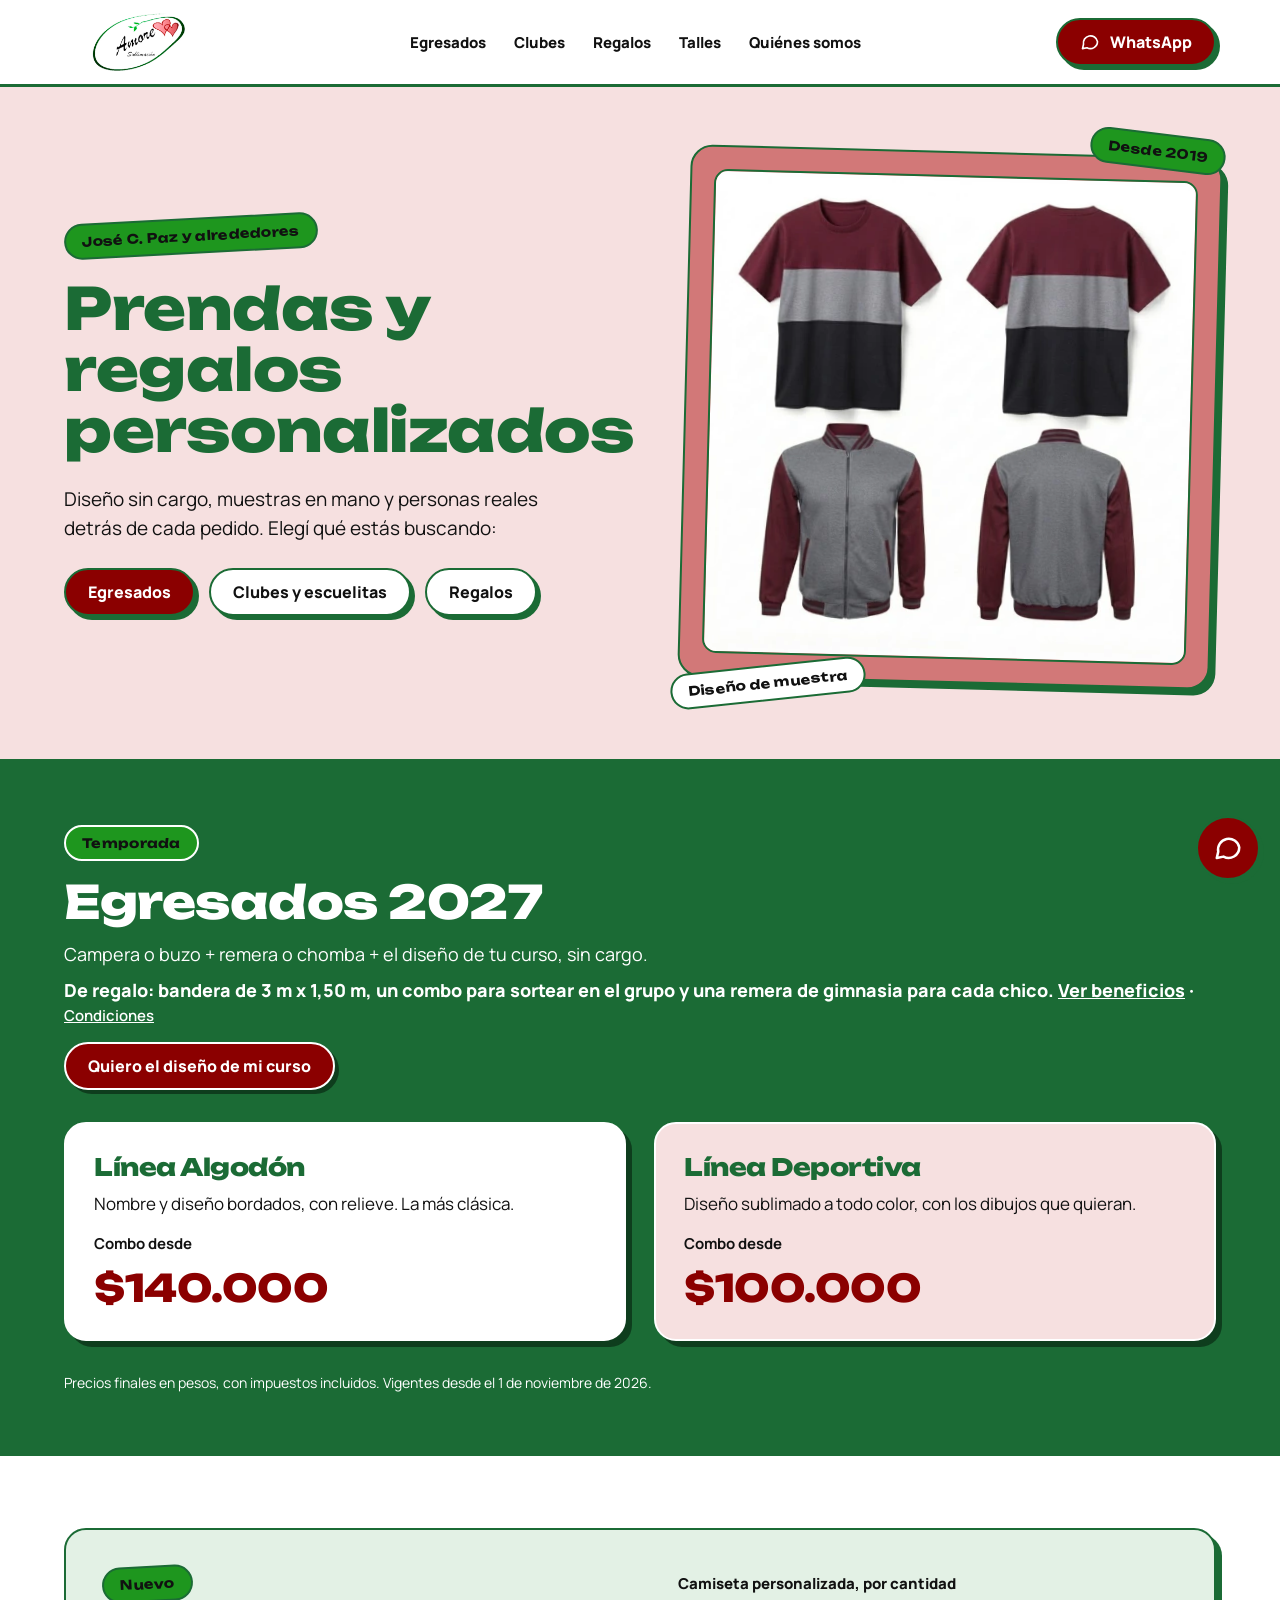
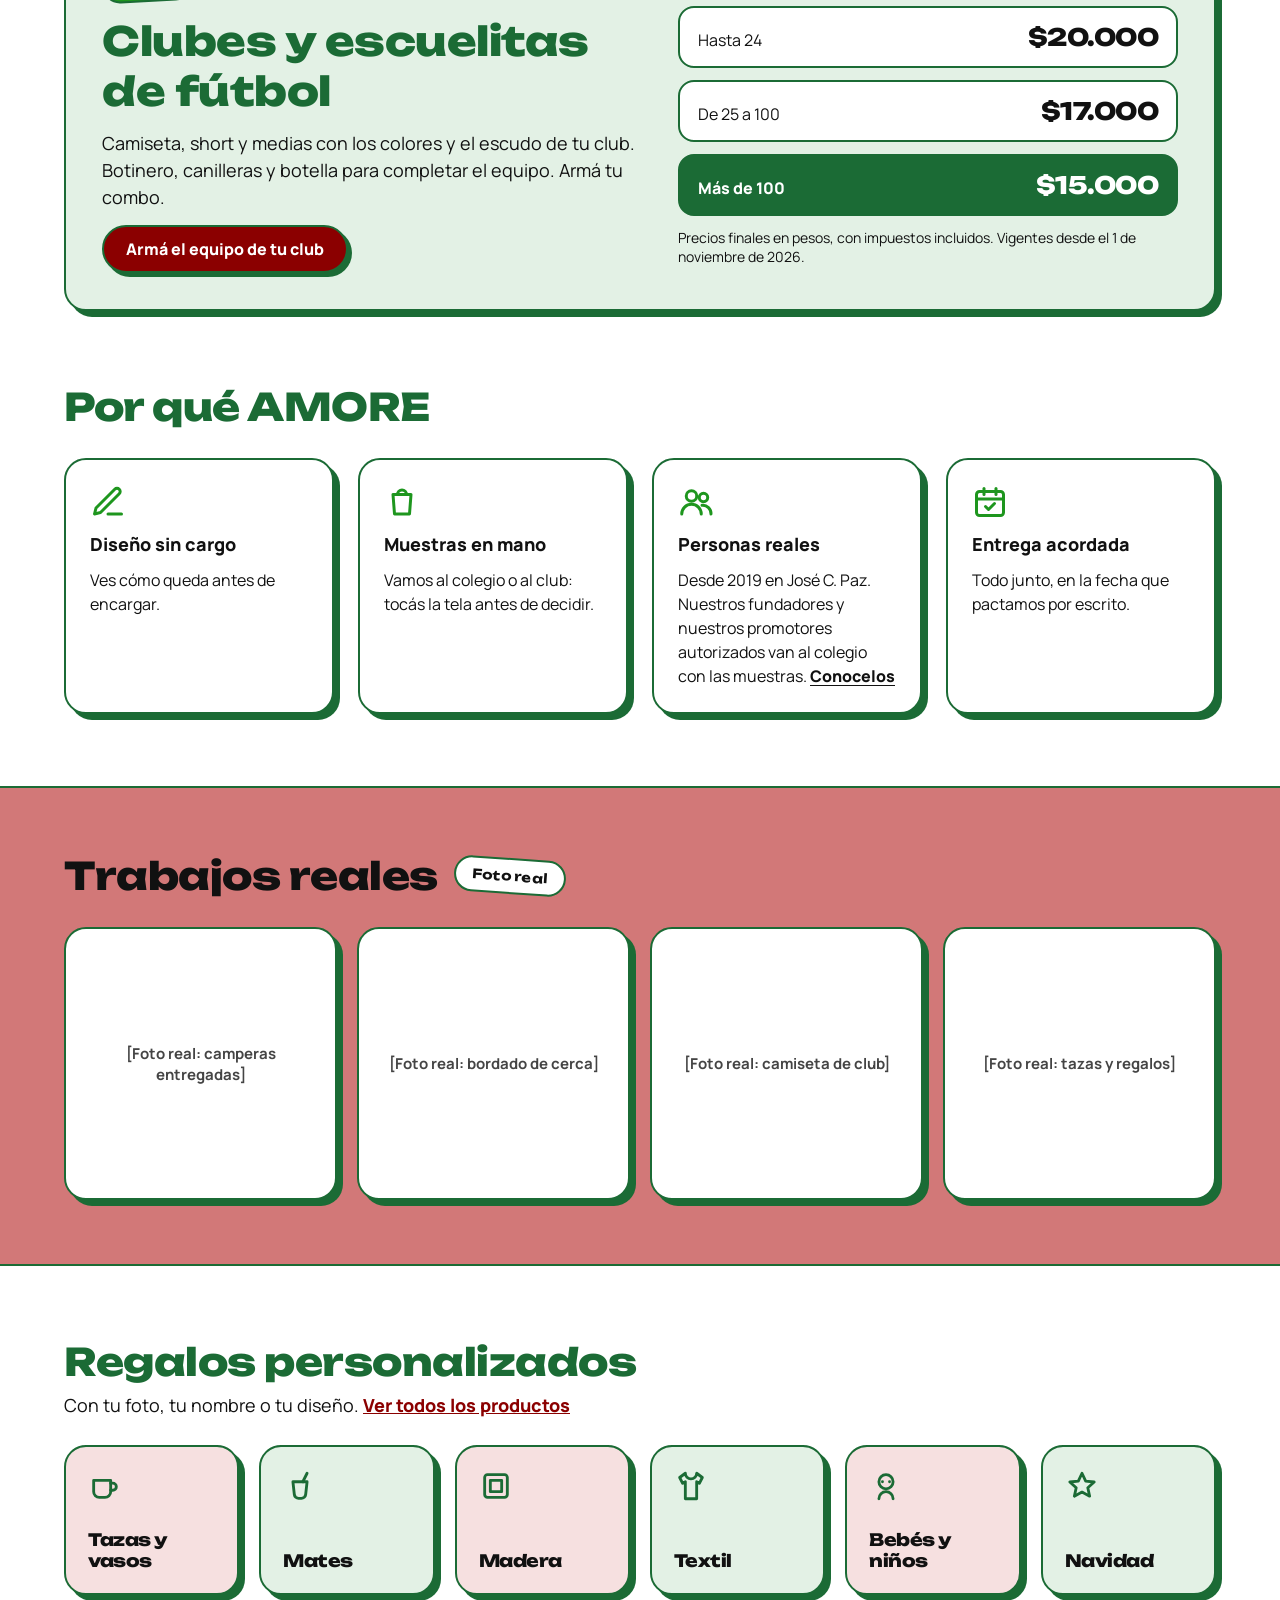
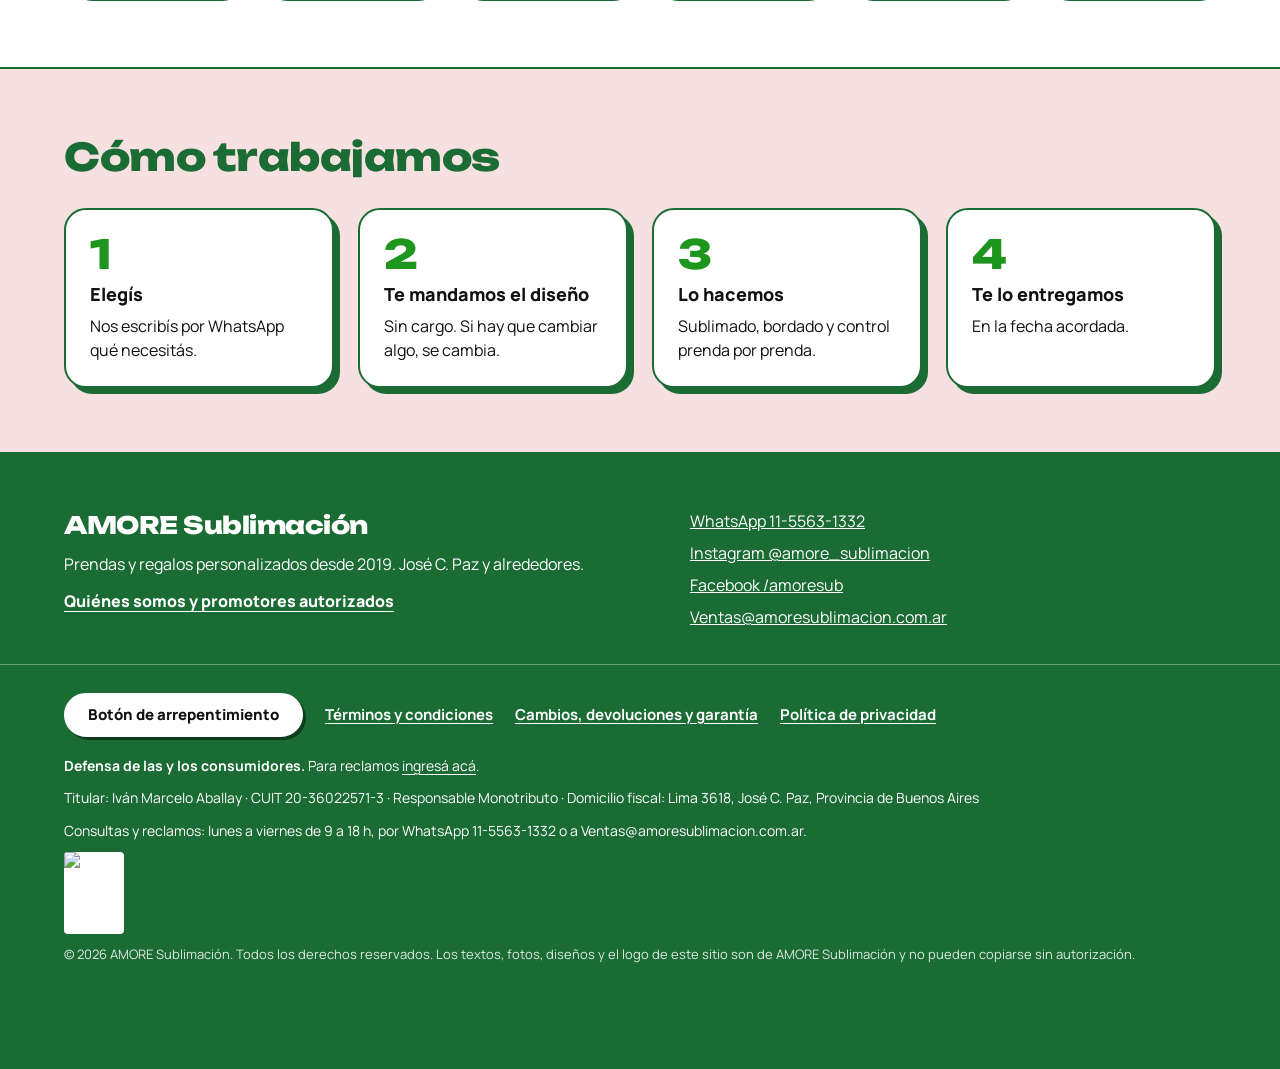
==== commit 4e21556a: "Egresados: remera de gimnasia como tercer beneficio, con condiciones en Términos Co-Authored-By: Cla" ====
--- a/index.html
+++ b/index.html
@@ -135,7 +135,7 @@
 <span class="sticker" style="background: #1E961E; align-self: flex-start; border-color: #FFFFFF">Temporada</span>
 <h2 class="display" style="margin: 0; font-size: clamp(30px, 3.8vw, 46px); color: #FFFFFF">Egresados 2027</h2>
 <p style="margin: 0; font-size: 18px; color: #FFFFFF">Campera o buzo + remera o chomba + el diseño de tu curso, sin cargo.</p>
-<p style="margin: 0; font-size: 18px; font-weight: 800; color: #FFFFFF">De regalo: bandera de 3 m x 1,50 m y un combo para sortear en el grupo. <a href="egresados.html#beneficios" style="color: #FFFFFF">Ver beneficios</a> · <a href="legales.html#promociones" style="color: #FFFFFF; font-weight: 600; font-size: 15px">Condiciones</a></p>
+<p style="margin: 0; font-size: 18px; font-weight: 800; color: #FFFFFF">De regalo: bandera de 3 m x 1,50 m, un combo para sortear en el grupo y una remera de gimnasia para cada chico. <a href="egresados.html#beneficios" style="color: #FFFFFF">Ver beneficios</a> · <a href="legales.html#promociones" style="color: #FFFFFF; font-weight: 600; font-size: 15px">Condiciones</a></p>
 </div>
 <a class="btn" style="border-color: #FFFFFF; box-shadow: 4px 4px 0 #0E3D1D" href="https://wa.me/5491155631332?text=Hola!%20Vengo%20de%20la%20web.%20EGRESADOS%3A%20quiero%20info%20para%20el%20curso%20de%20mi%20hijo%2Fa.">Quiero el diseño de mi curso</a>
 </div>
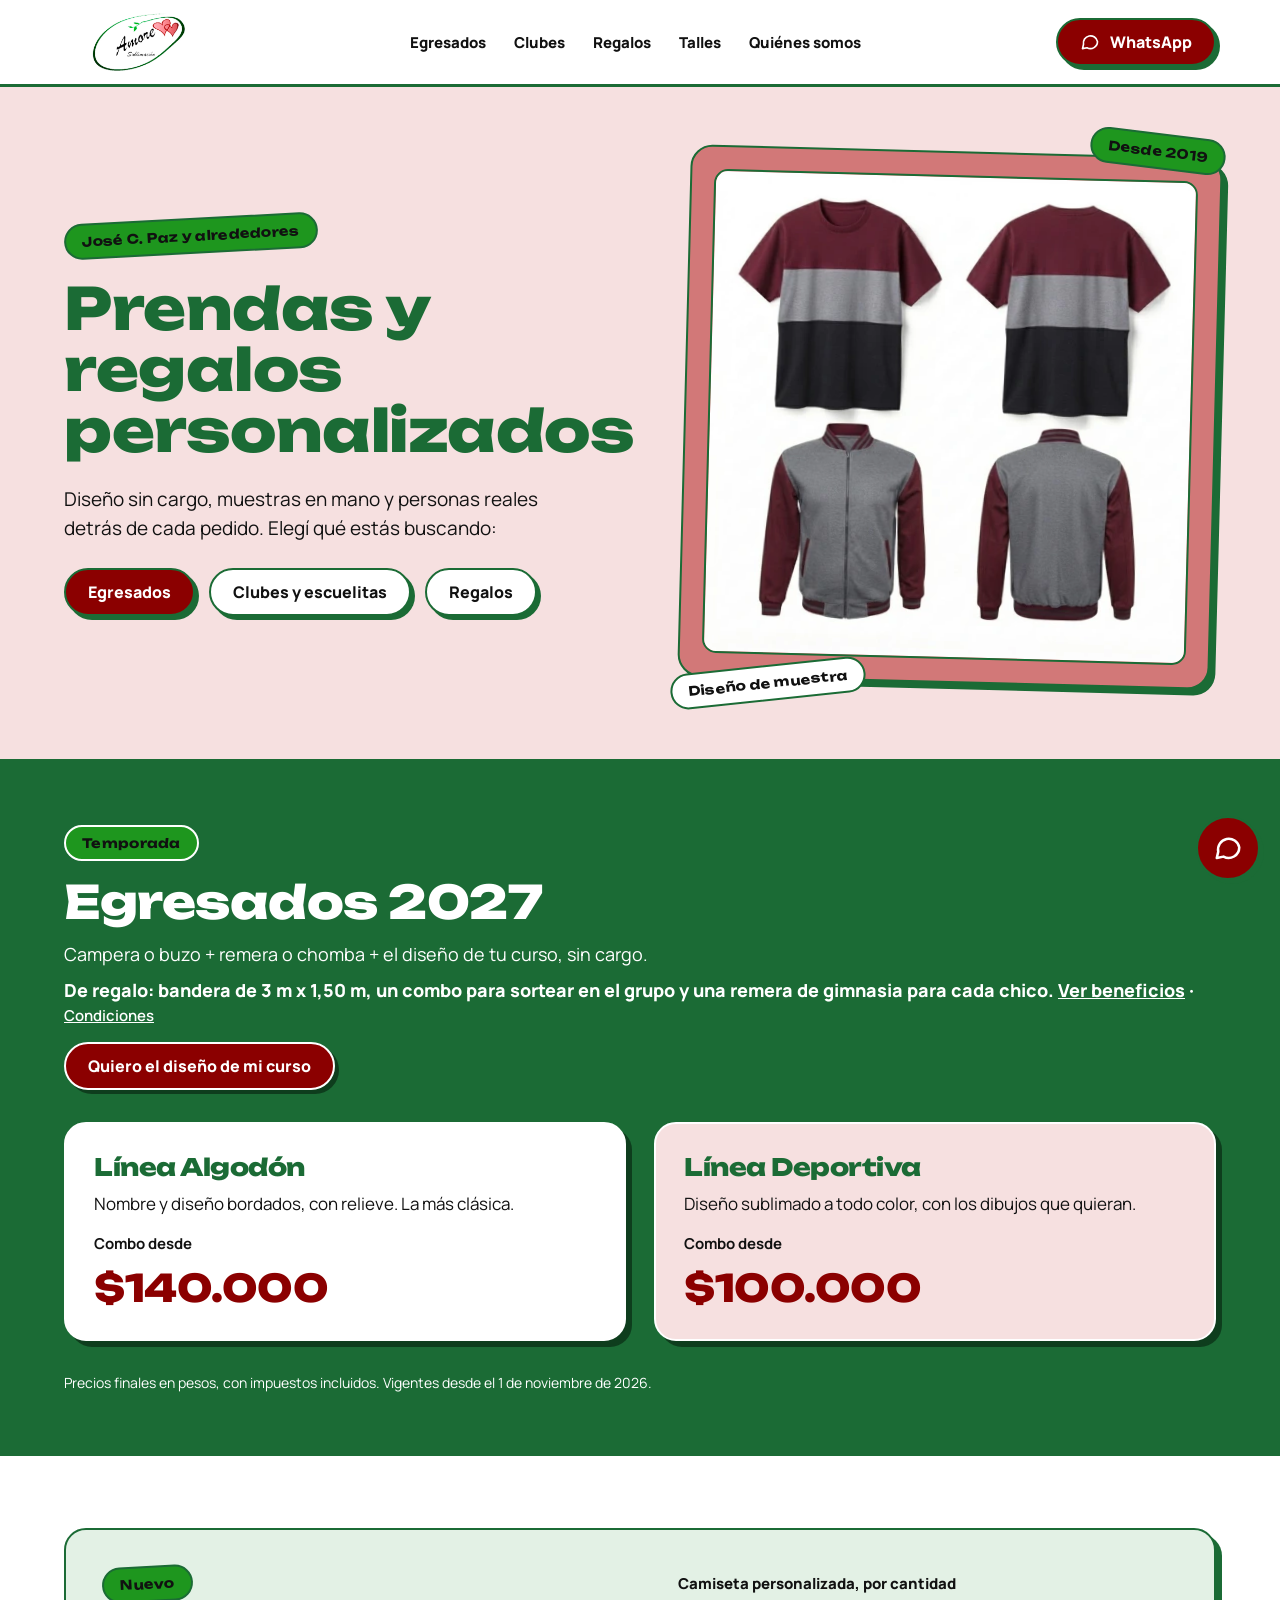
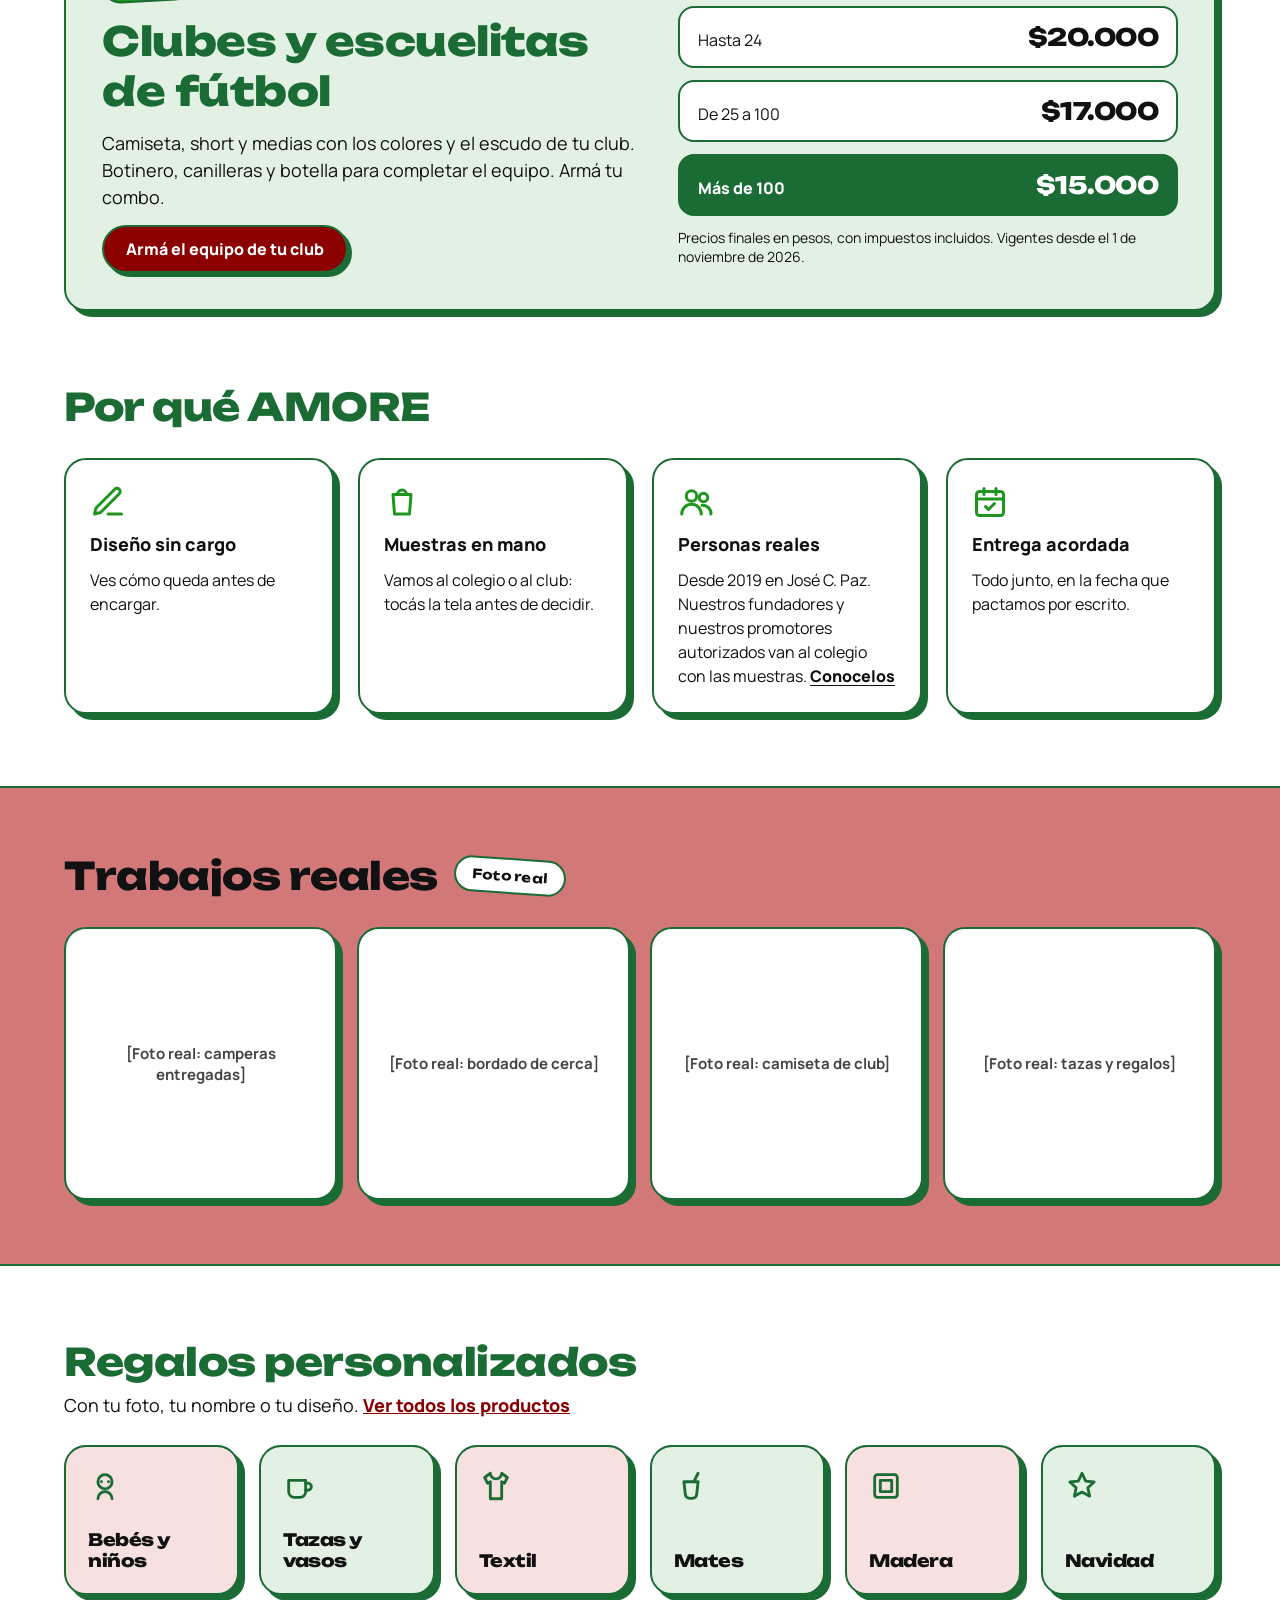
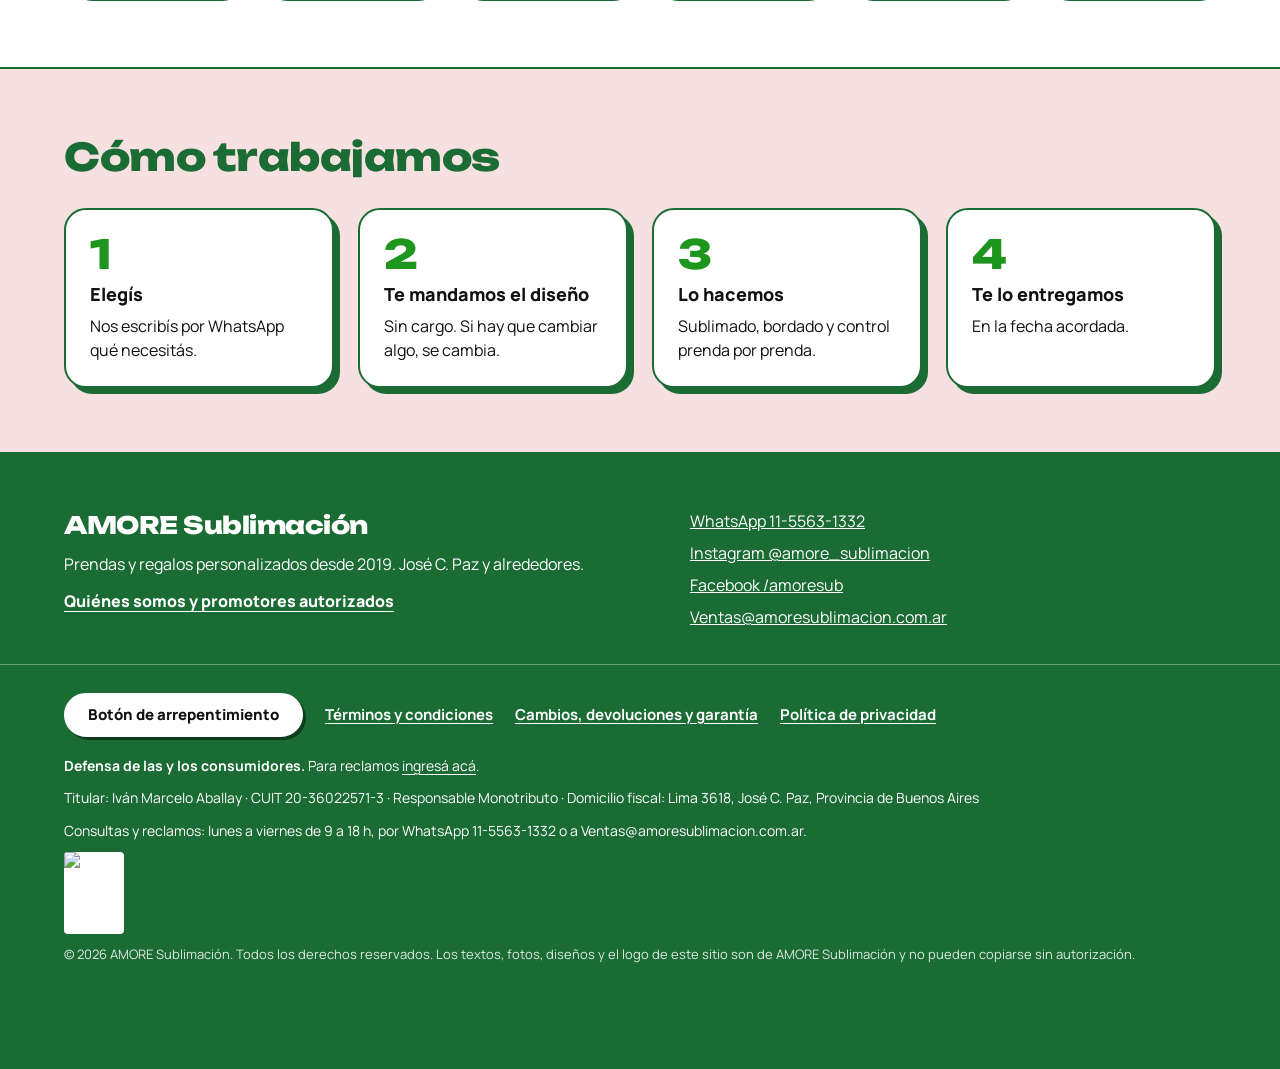
==== commit 752909a7: "Modelos recortados al mismo tamaño, regalos para el curso en el combo, nuevo orden de Regalos y medi" ====
--- a/index.html
+++ b/index.html
@@ -222,21 +222,21 @@
 <p style="margin: 0; font-size: 18px">Con tu foto, tu nombre o tu diseño. <a href="regalos.html" style="font-weight: 800; color: #8B0000">Ver todos los productos</a></p>
 </div>
 <div style="display: grid; grid-template-columns: repeat(auto-fit, minmax(170px, 1fr)); gap: 20px">
-<a href="regalos.html#tazas" class="card" style="background: #F6E0E0; padding: 22px; text-decoration: none; display: flex; flex-direction: column; gap: 12px; min-height: 150px; justify-content: space-between">
+<a href="regalos.html#bebes" class="card" style="background: #F6E0E0; padding: 22px; text-decoration: none; display: flex; flex-direction: column; gap: 12px; min-height: 150px; justify-content: space-between">
+<svg width="34" height="34" viewBox="0 0 24 24" fill="none" stroke="#1B6B35" stroke-width="2" stroke-linecap="round" stroke-linejoin="round" aria-hidden="true"><circle cx="12" cy="9" r="5"></circle><path d="M9.5 9h.01"></path><path d="M14.5 9h.01"></path><path d="M7 21a5 5 0 0 1 10 0"></path></svg>
+<span class="display" style="font-size: 17px">Bebés y niños</span></a>
+<a href="regalos.html#tazas" class="card" style="background: #E3F1E5; padding: 22px; text-decoration: none; display: flex; flex-direction: column; gap: 12px; min-height: 150px; justify-content: space-between">
 <svg width="34" height="34" viewBox="0 0 24 24" fill="none" stroke="#1B6B35" stroke-width="2" stroke-linecap="round" stroke-linejoin="round" aria-hidden="true"><path d="M4 8h12v8a4 4 0 0 1-4 4H8a4 4 0 0 1-4-4z"></path><path d="M16 10h1.5a2.5 2.5 0 0 1 0 5H16"></path></svg>
 <span class="display" style="font-size: 17px">Tazas y vasos</span></a>
+<a href="regalos.html#textil" class="card" style="background: #F6E0E0; padding: 22px; text-decoration: none; display: flex; flex-direction: column; gap: 12px; min-height: 150px; justify-content: space-between">
+<svg width="34" height="34" viewBox="0 0 24 24" fill="none" stroke="#1B6B35" stroke-width="2" stroke-linecap="round" stroke-linejoin="round" aria-hidden="true"><path d="M8 3 4 6l2 4 2-1v12h8V9l2 1 2-4-4-3a4 4 0 0 1-8 0z"></path></svg>
+<span class="display" style="font-size: 17px">Textil</span></a>
 <a href="regalos.html#mates" class="card" style="background: #E3F1E5; padding: 22px; text-decoration: none; display: flex; flex-direction: column; gap: 12px; min-height: 150px; justify-content: space-between">
 <svg width="34" height="34" viewBox="0 0 24 24" fill="none" stroke="#1B6B35" stroke-width="2" stroke-linecap="round" stroke-linejoin="round" aria-hidden="true"><path d="M7 9h10l-1 9a3 3 0 0 1-3 2.7h-2A3 3 0 0 1 8 18z"></path><path d="M14 9l3-6"></path></svg>
 <span class="display" style="font-size: 17px">Mates</span></a>
 <a href="regalos.html#madera" class="card" style="background: #F6E0E0; padding: 22px; text-decoration: none; display: flex; flex-direction: column; gap: 12px; min-height: 150px; justify-content: space-between">
 <svg width="34" height="34" viewBox="0 0 24 24" fill="none" stroke="#1B6B35" stroke-width="2" stroke-linecap="round" stroke-linejoin="round" aria-hidden="true"><rect x="4" y="4" width="16" height="16" rx="2"></rect><rect x="8" y="8" width="8" height="8"></rect></svg>
 <span class="display" style="font-size: 17px">Madera</span></a>
-<a href="regalos.html#textil" class="card" style="background: #E3F1E5; padding: 22px; text-decoration: none; display: flex; flex-direction: column; gap: 12px; min-height: 150px; justify-content: space-between">
-<svg width="34" height="34" viewBox="0 0 24 24" fill="none" stroke="#1B6B35" stroke-width="2" stroke-linecap="round" stroke-linejoin="round" aria-hidden="true"><path d="M8 3 4 6l2 4 2-1v12h8V9l2 1 2-4-4-3a4 4 0 0 1-8 0z"></path></svg>
-<span class="display" style="font-size: 17px">Textil</span></a>
-<a href="regalos.html#bebes" class="card" style="background: #F6E0E0; padding: 22px; text-decoration: none; display: flex; flex-direction: column; gap: 12px; min-height: 150px; justify-content: space-between">
-<svg width="34" height="34" viewBox="0 0 24 24" fill="none" stroke="#1B6B35" stroke-width="2" stroke-linecap="round" stroke-linejoin="round" aria-hidden="true"><circle cx="12" cy="9" r="5"></circle><path d="M9.5 9h.01"></path><path d="M14.5 9h.01"></path><path d="M7 21a5 5 0 0 1 10 0"></path></svg>
-<span class="display" style="font-size: 17px">Bebés y niños</span></a>
 <a href="regalos.html#navidad" class="card" style="background: #E3F1E5; padding: 22px; text-decoration: none; display: flex; flex-direction: column; gap: 12px; min-height: 150px; justify-content: space-between">
 <svg width="34" height="34" viewBox="0 0 24 24" fill="none" stroke="#1B6B35" stroke-width="2" stroke-linecap="round" stroke-linejoin="round" aria-hidden="true"><path d="m12 3 2.6 5.6 6 .6-4.5 4 1.3 6L12 16.3 6.6 19.2l1.3-6-4.5-4 6-.6z"></path></svg>
 <span class="display" style="font-size: 17px">Navidad</span></a>
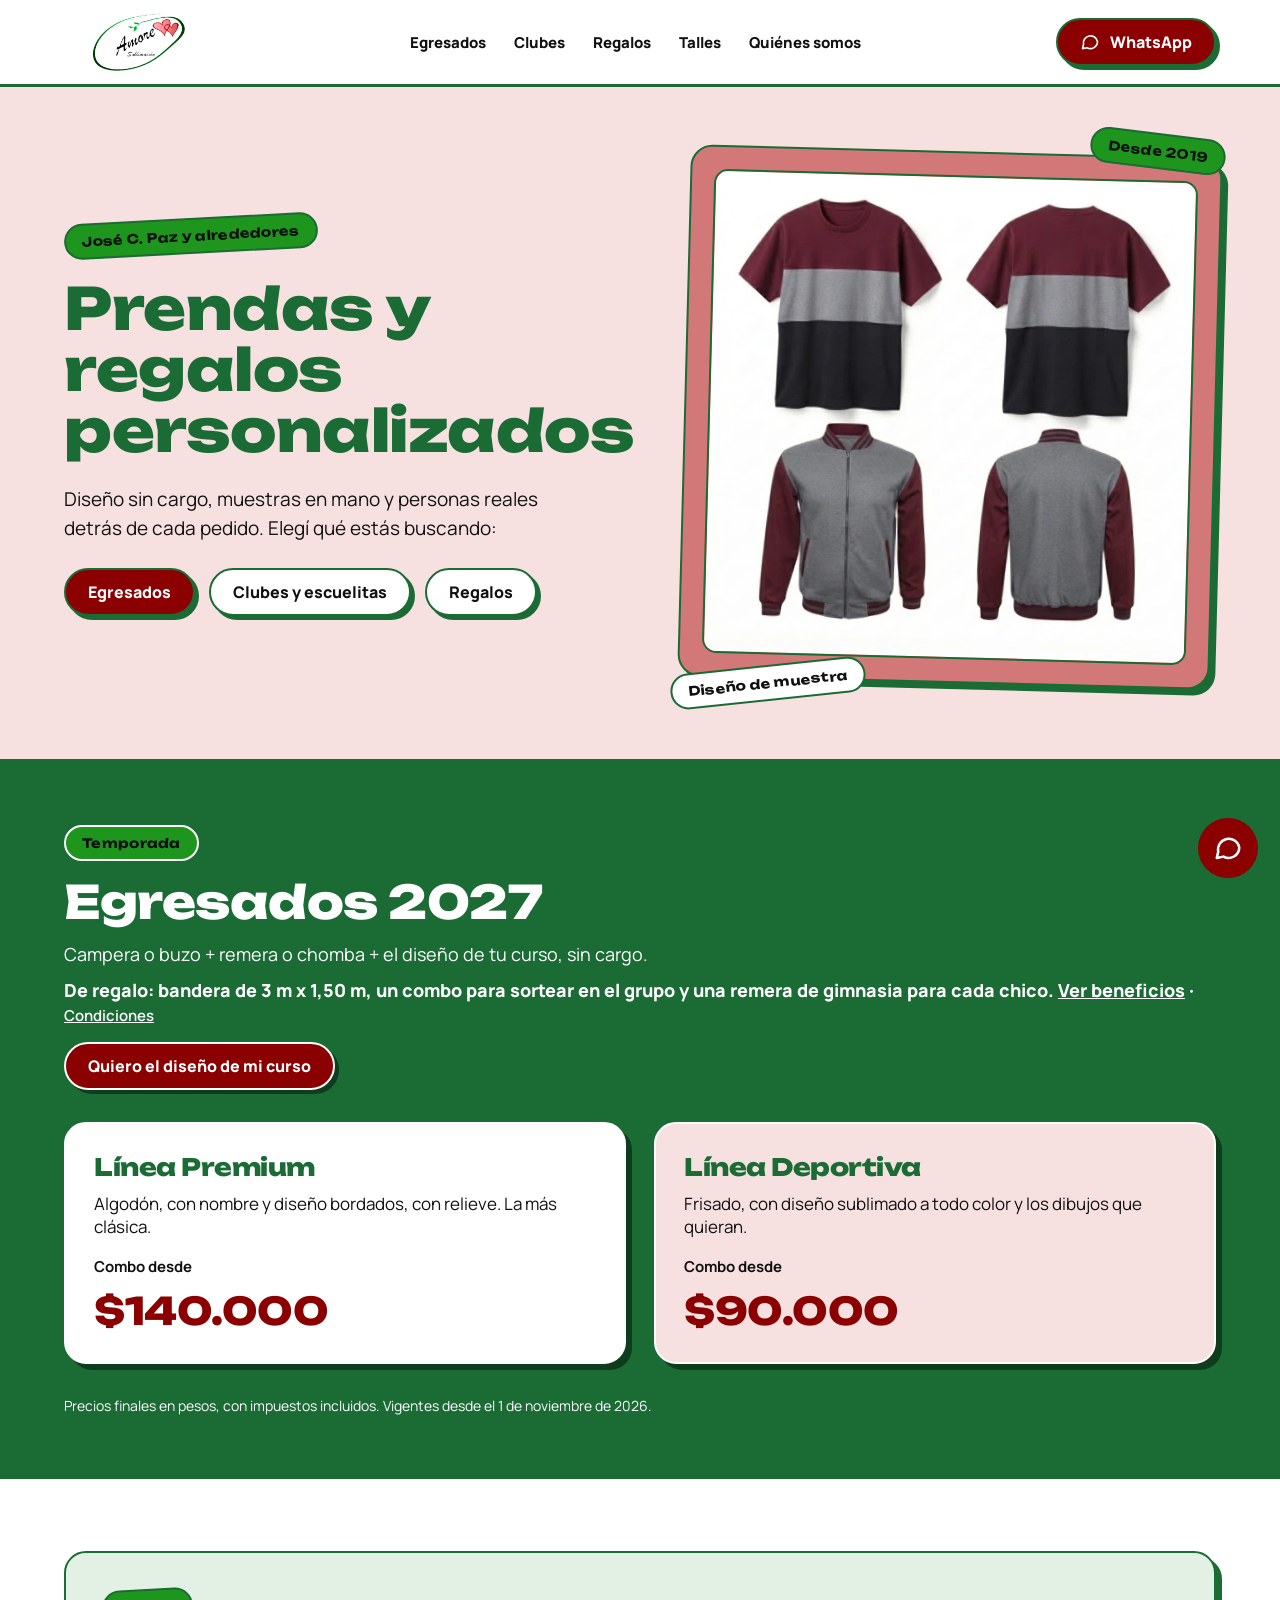
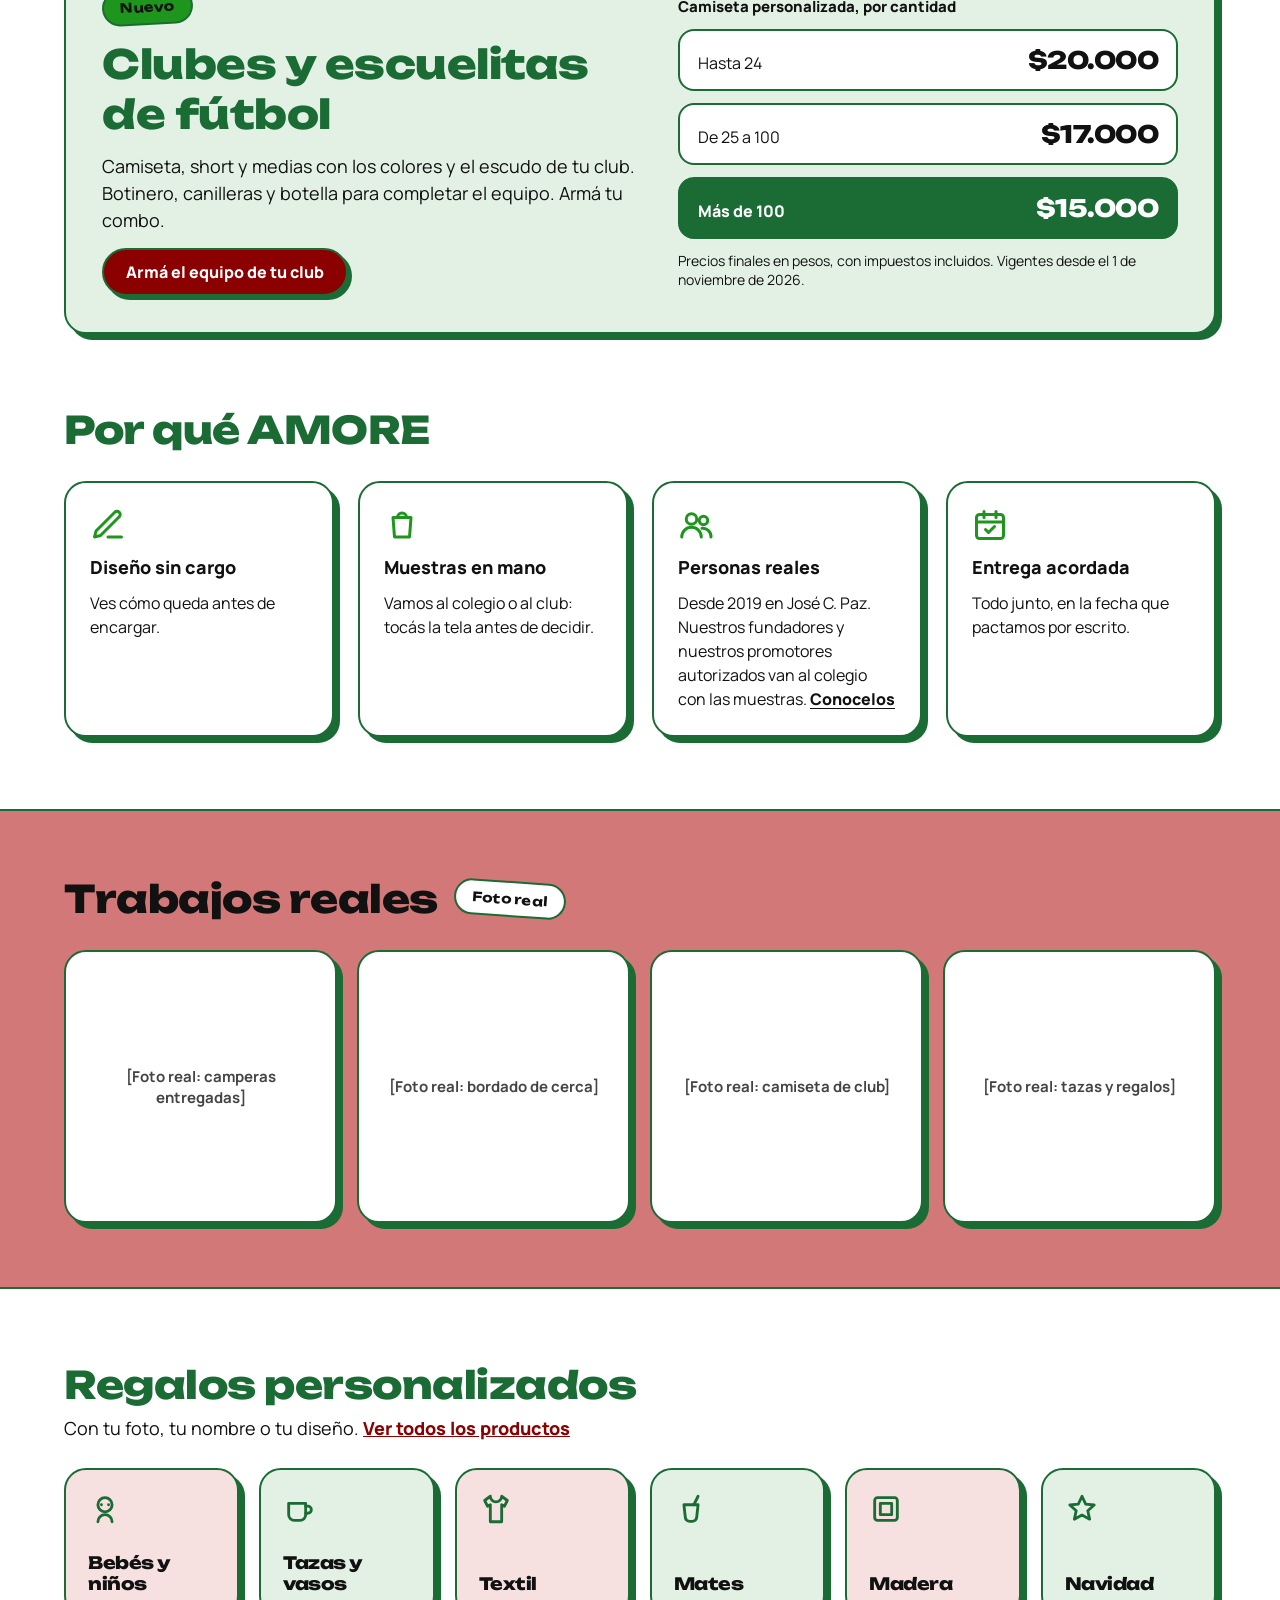
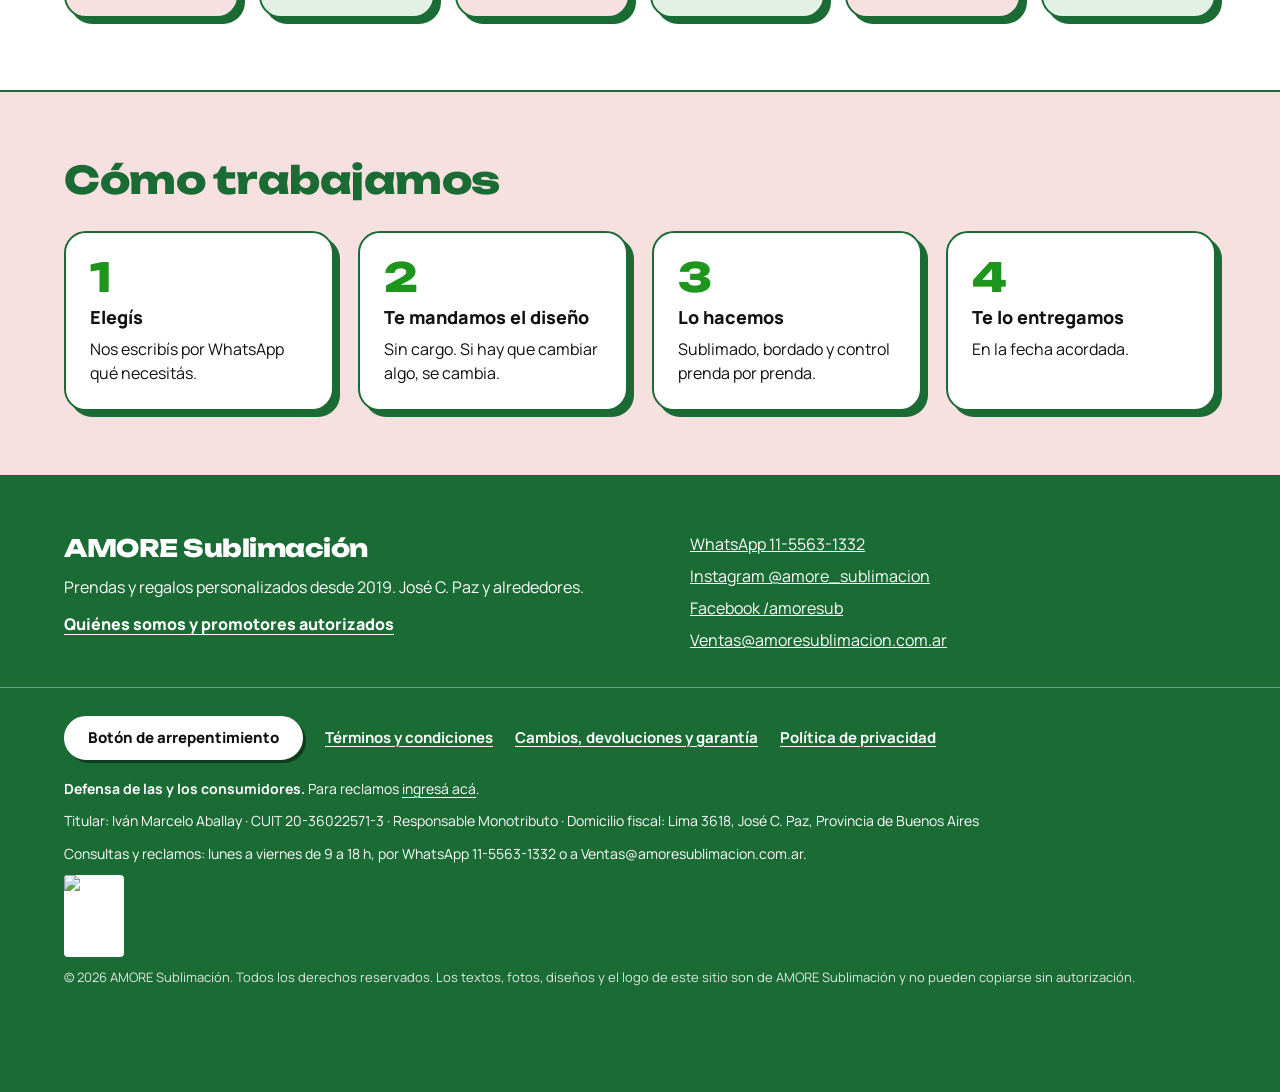
==== commit 13028f2f: "Egresados: proceso real (reunión, diseño por chico con talle, aprobación, 60 días), Línea Premium, D" ====
--- a/index.html
+++ b/index.html
@@ -141,16 +141,16 @@
 </div>
 <div style="display: grid; grid-template-columns: repeat(auto-fit, minmax(280px, 1fr)); gap: 28px">
 <a href="egresados.html" class="card" style="background: #FFFFFF; padding: 28px; text-decoration: none; display: flex; flex-direction: column; gap: 10px; border-color: #FFFFFF; box-shadow: 6px 6px 0 #0E3D1D">
-<span class="display" style="font-size: 24px; color: #1B6B35">Línea Algodón</span>
-<span style="font-size: 17px; color: #111111">Nombre y diseño bordados, con relieve. La más clásica.</span>
+<span class="display" style="font-size: 24px; color: #1B6B35">Línea Premium</span>
+<span style="font-size: 17px; color: #111111">Algodón, con nombre y diseño bordados, con relieve. La más clásica.</span>
 <span style="font-size: 15px; font-weight: 700; margin-top: 8px; color: #111111">Combo desde</span>
 <span class="display" style="font-size: 38px; color: #8B0000">$140.000</span>
 </a>
 <a href="egresados.html" class="card" style="background: #F6E0E0; padding: 28px; text-decoration: none; display: flex; flex-direction: column; gap: 10px; border-color: #FFFFFF; box-shadow: 6px 6px 0 #0E3D1D">
 <span class="display" style="font-size: 24px; color: #1B6B35">Línea Deportiva</span>
-<span style="font-size: 17px; color: #111111">Diseño sublimado a todo color, con los dibujos que quieran.</span>
+<span style="font-size: 17px; color: #111111">Frisado, con diseño sublimado a todo color y los dibujos que quieran.</span>
 <span style="font-size: 15px; font-weight: 700; margin-top: 8px; color: #111111">Combo desde</span>
-<span class="display" style="font-size: 38px; color: #8B0000">$100.000</span>
+<span class="display" style="font-size: 38px; color: #8B0000">$90.000</span>
 </a>
 </div>
 <p style="margin: 0; font-size: 14px; color: #FFFFFF">Precios finales en pesos, con impuestos incluidos. Vigentes desde el 1 de noviembre de 2026.</p>
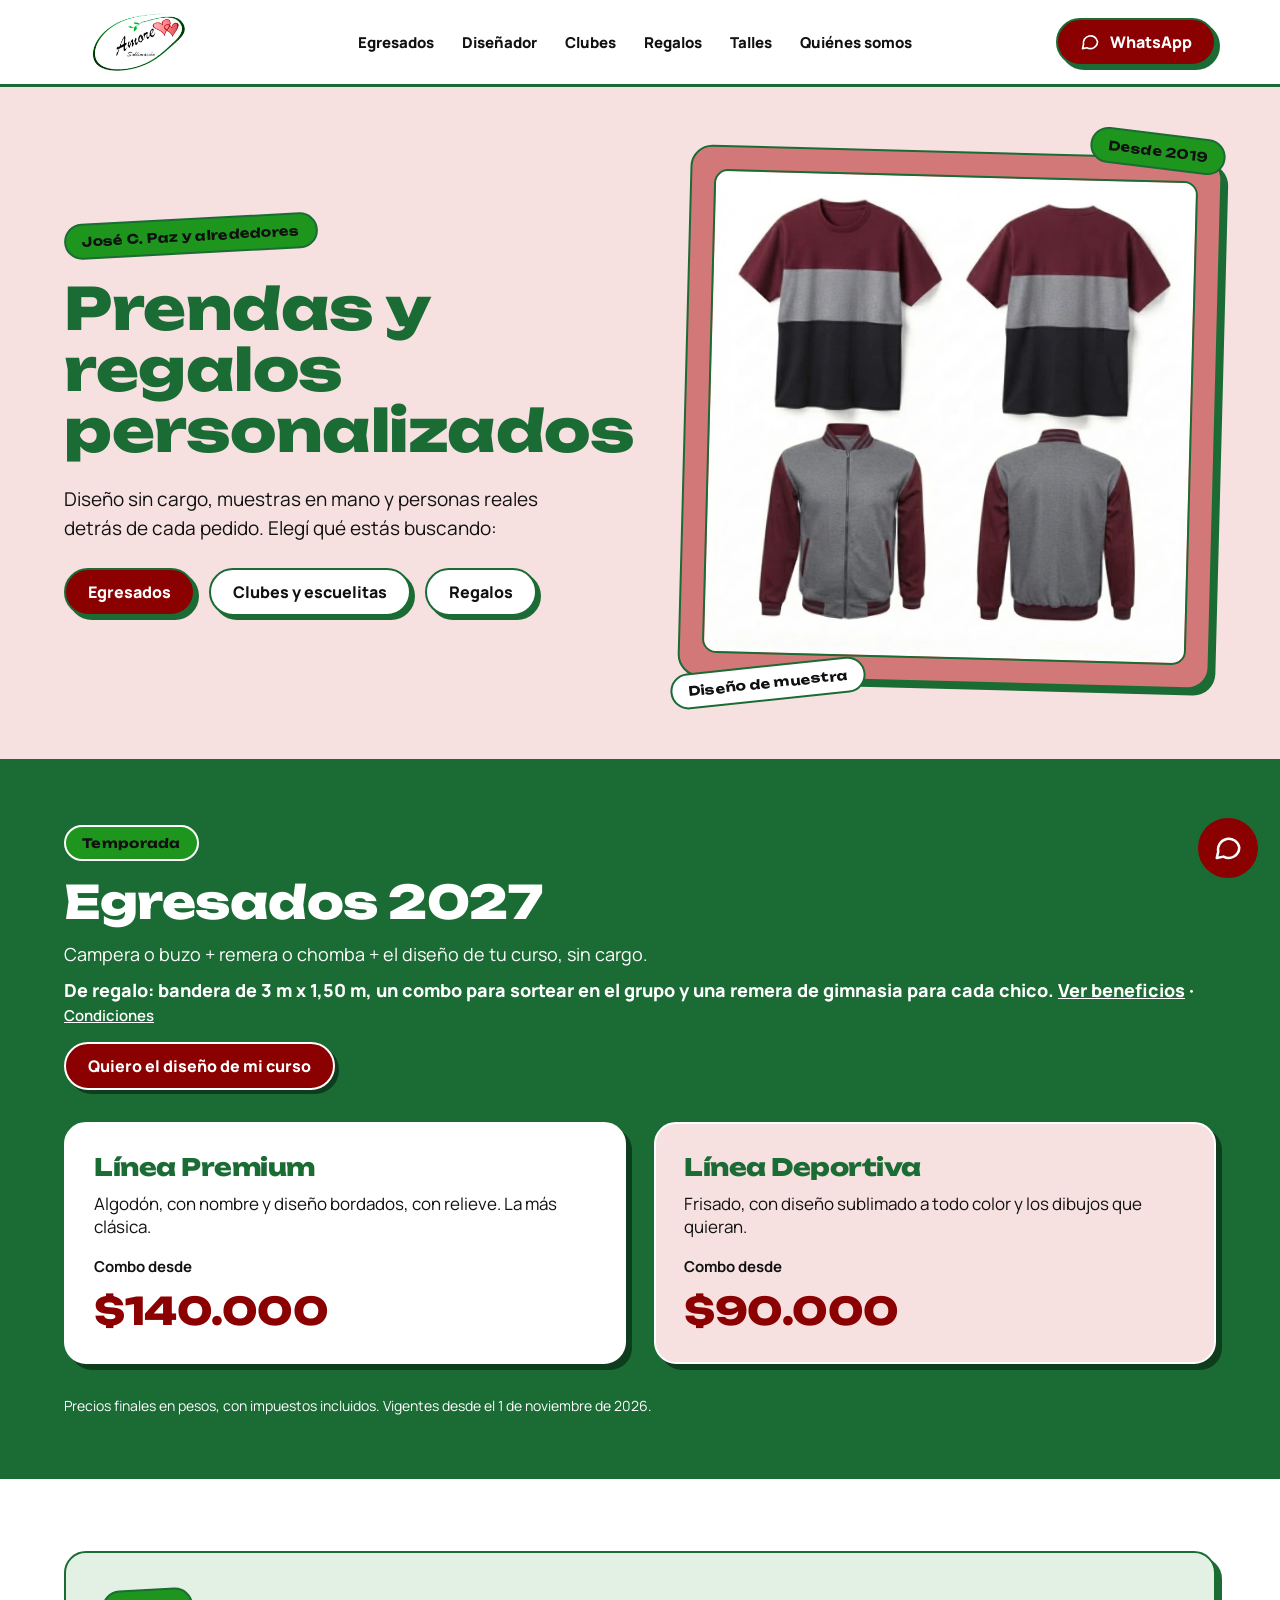
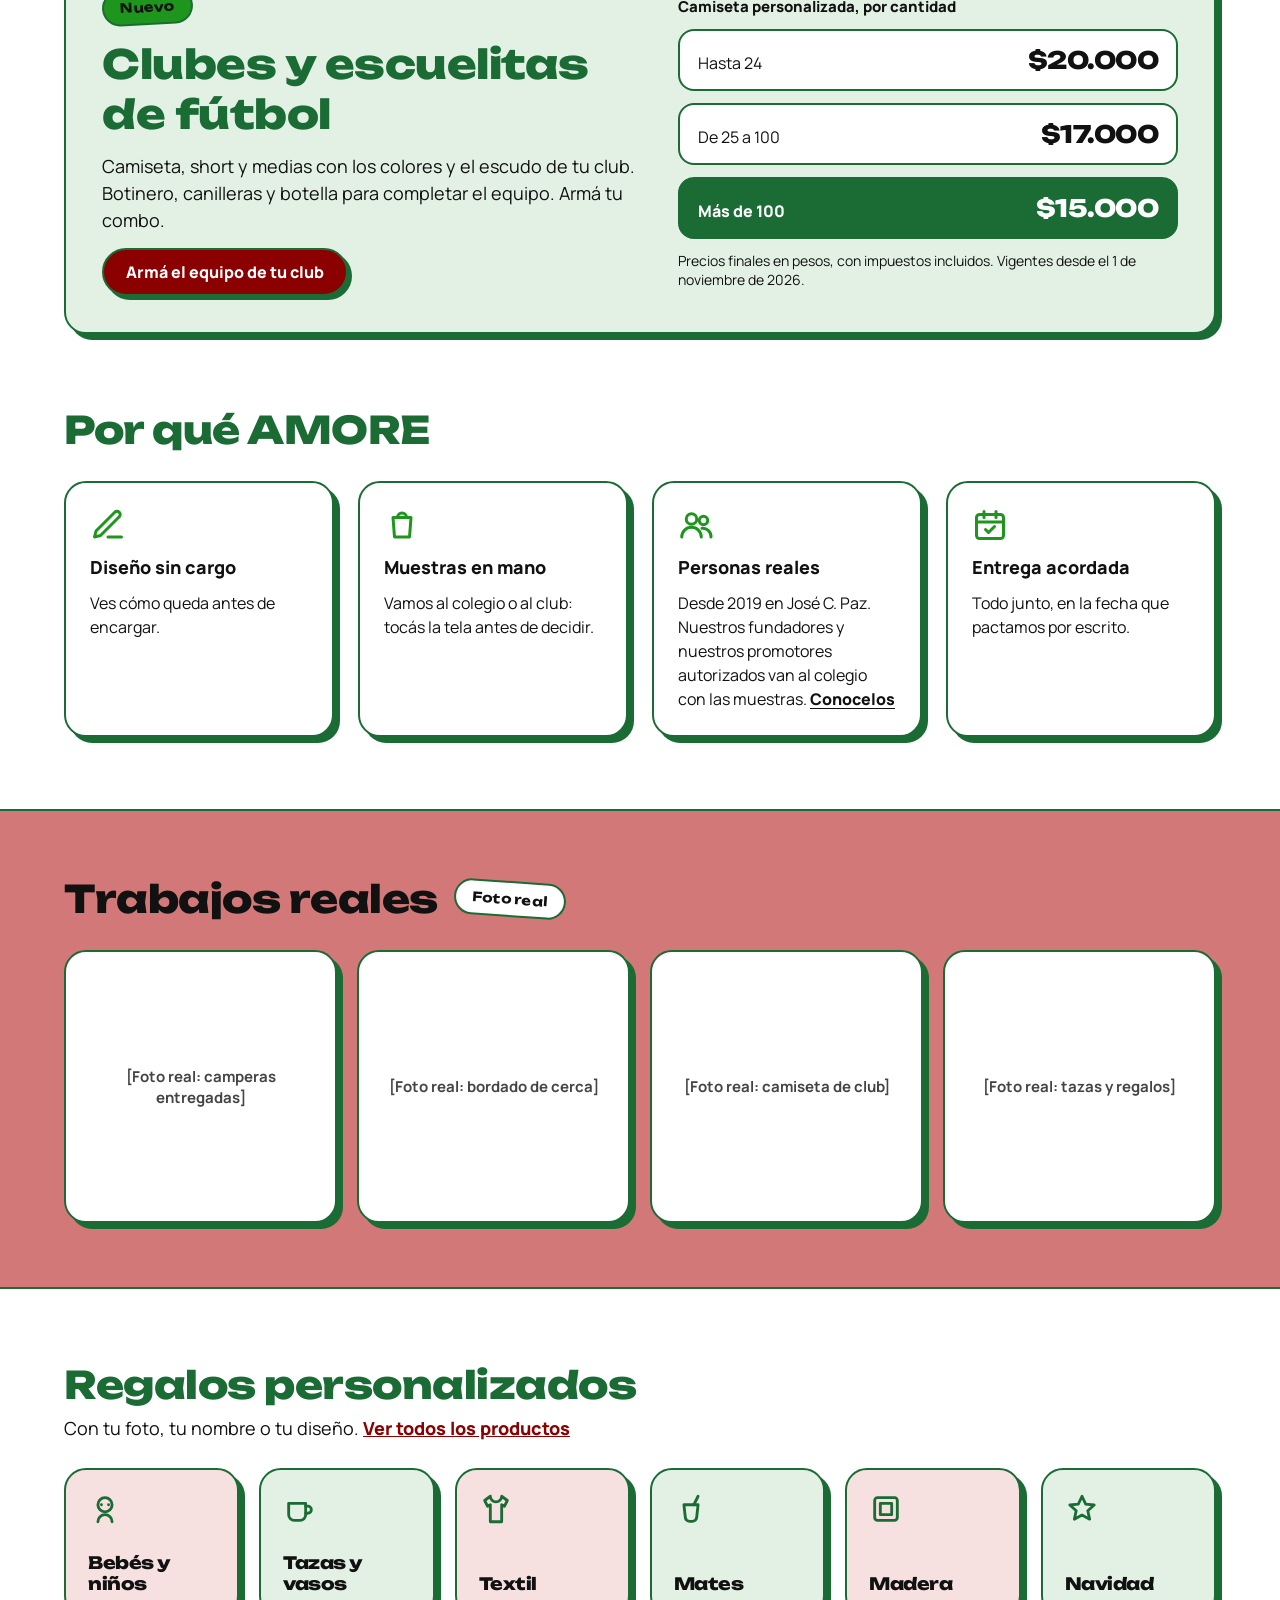
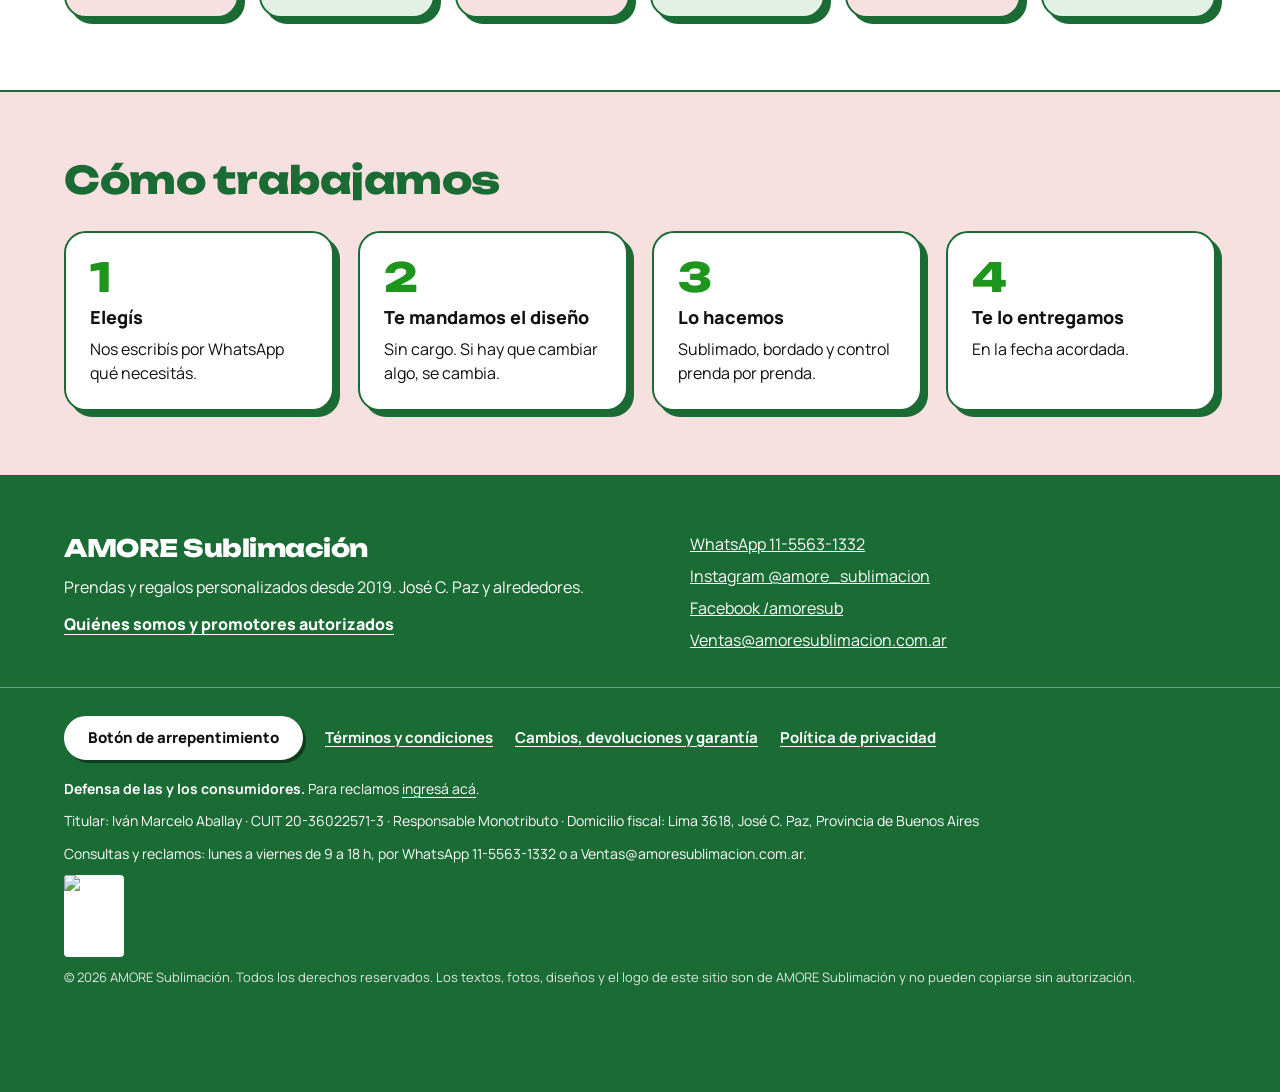
==== commit 0e7186cc: "Diseñador y cotizador de camperas de egresados - Nueva página disenador.html: 5 modelos (Clásica, Co" ====
--- a/index.html
+++ b/index.html
@@ -85,6 +85,7 @@
 <a class="logo" href="index.html" aria-label="AMORE Sublimación, inicio"><img width="575" height="230" src="assets/logo.jpg" alt="AMORE Sublimación"></a>
 <nav class="navlinks" aria-label="Principal">
 <a href="egresados.html">Egresados</a>
+<a href="disenador.html">Diseñador</a>
 <a href="clubes.html">Clubes</a>
 <a href="regalos.html">Regalos</a>
 <a href="talles.html">Talles</a>
@@ -99,6 +100,7 @@
 <button class="cerrar" type="button" aria-label="Cerrar menú"><svg width="26" height="26" viewBox="0 0 24 24" fill="none" stroke="currentColor" stroke-width="2.5" stroke-linecap="round" aria-hidden="true"><path d="M6 6l12 12M18 6L6 18"/></svg></button>
 <a class="item activo" href="index.html" aria-current="page">Inicio</a>
 <a class="item" href="egresados.html">Egresados</a>
+<a class="item" href="disenador.html">Diseñador</a>
 <a class="item" href="clubes.html">Clubes</a>
 <a class="item" href="regalos.html">Regalos</a>
 <a class="item" href="talles.html">Talles</a>
--- a/assets/estilos.css
+++ b/assets/estilos.css
@@ -88,3 +88,15 @@
 .form-arrep .acciones{display:flex;flex-wrap:wrap;gap:12px}
 .form-arrep .aviso{margin:0;font-size:15px;color:#8B0000;font-weight:700;min-height:1em}
 .data-fiscal img{display:block;width:60px;height:auto;background:#FFFFFF;border-radius:4px}
+/* Barra con 6 secciones en pantallas medianas */
+@media (min-width:701px) and (max-width:1060px){
+ .navlinks{gap:12px}
+ .navlinks a{font-size:14px}
+ .top .btn{padding:0 16px;font-size:15px}
+ .logo img{height:52px}
+}
+@media (min-width:701px) and (max-width:880px){
+ .navlinks{gap:8px}
+ .navlinks a{font-size:13px}
+ .top .btn svg{display:none}
+}
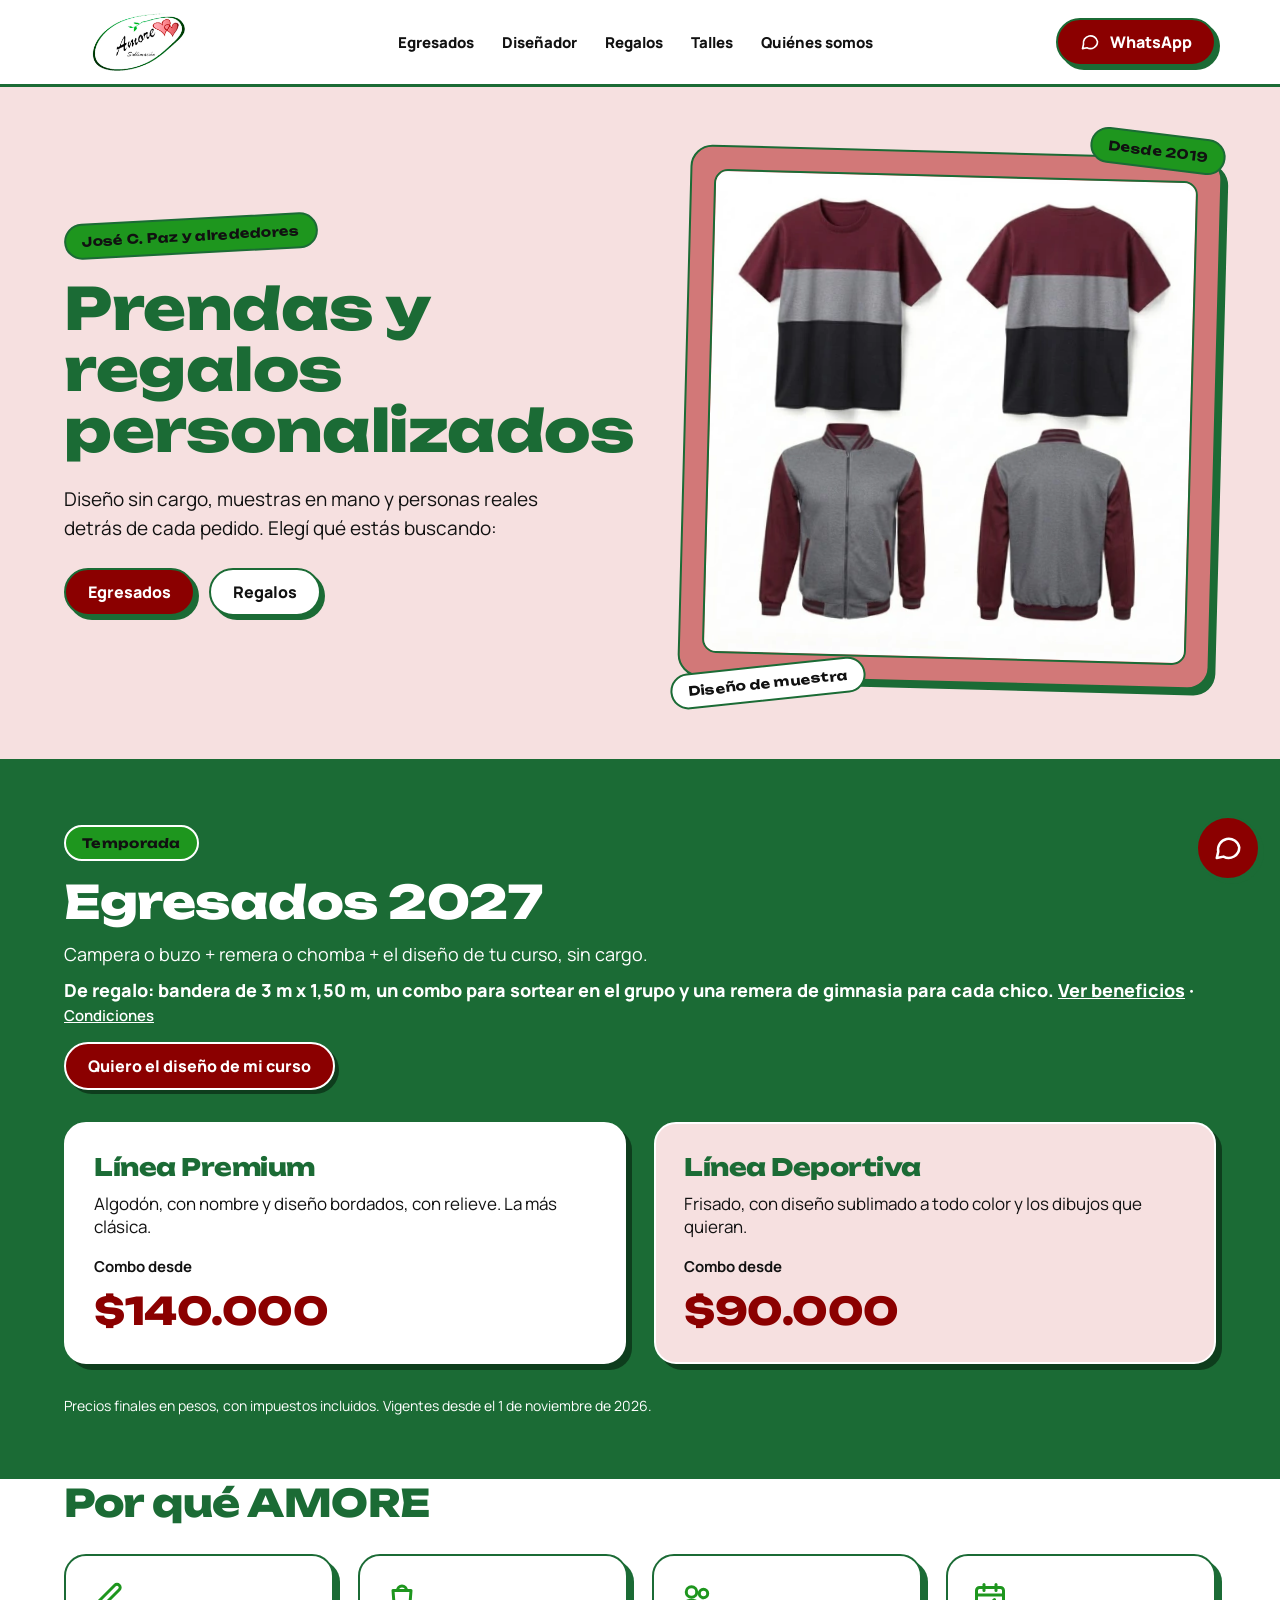
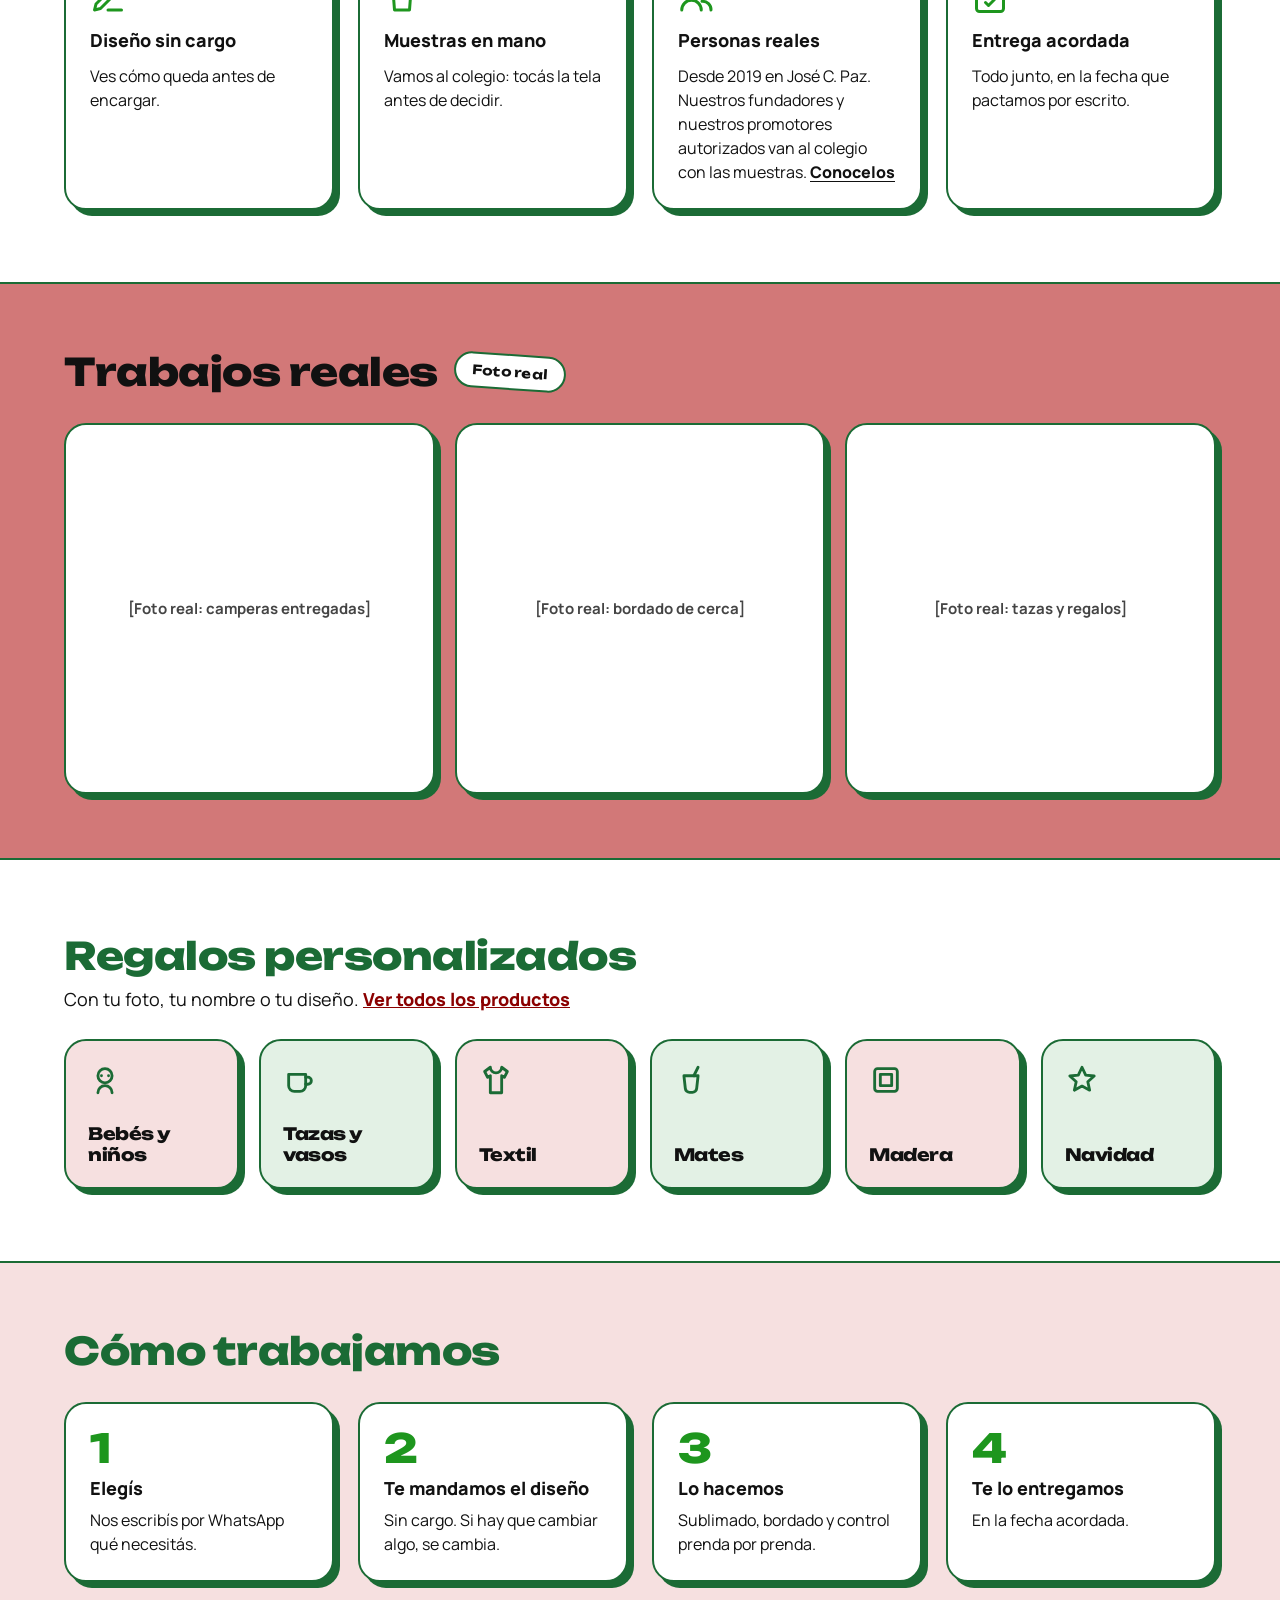
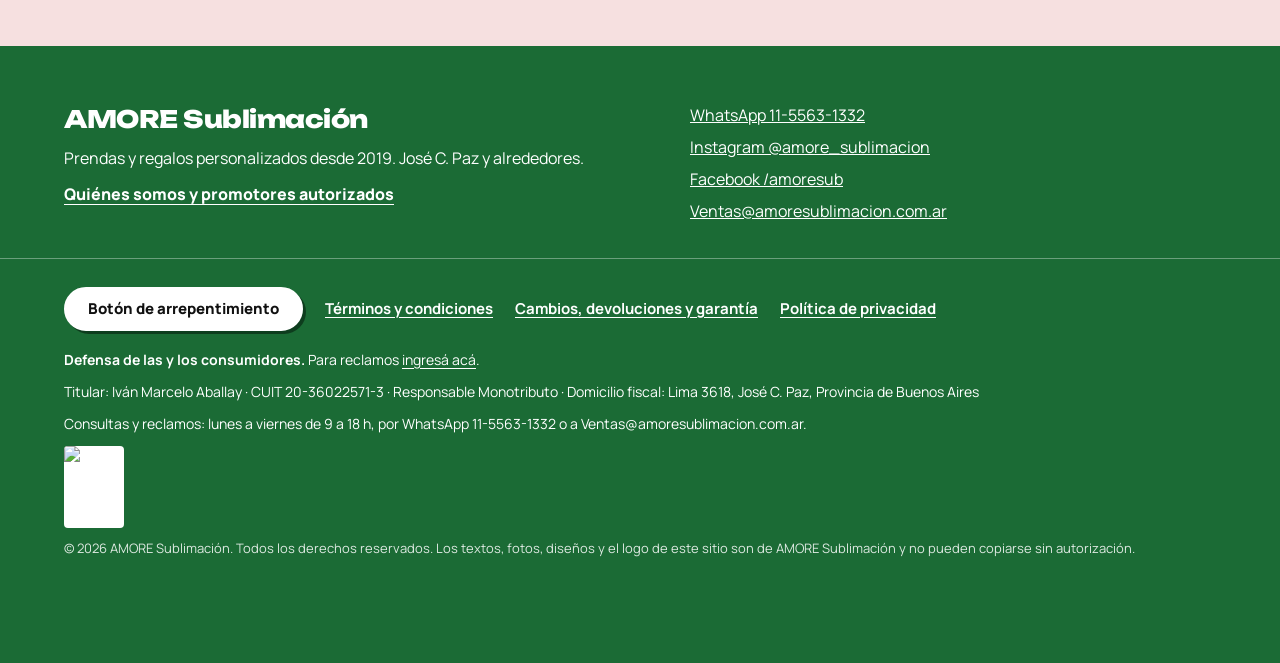
==== commit aab728df: "Ocultar la sección Clubes y quitar sus menciones del resto de la web Sin costurera por ahora. clubes" ====
--- a/index.html
+++ b/index.html
@@ -4,13 +4,13 @@
 <meta charset="utf-8">
 <meta name="viewport" content="width=device-width, initial-scale=1">
 <title>AMORE Sublimación — Prendas y regalos personalizados en José C. Paz</title>
-<meta name="description" content="Camperas de egresados, camisetas para clubes y regalos personalizados. Diseño sin cargo y muestras en mano. José C. Paz y alrededores.">
+<meta name="description" content="Camperas de egresados y regalos personalizados. Diseño sin cargo y muestras en mano. José C. Paz y alrededores.">
 <!-- Vista previa al compartir (WhatsApp, Facebook) -->
 <meta property="og:type" content="website">
 <meta property="og:site_name" content="AMORE Sublimación">
 <meta property="og:locale" content="es_AR">
 <meta property="og:title" content="AMORE Sublimación — Prendas y regalos personalizados en José C. Paz">
-<meta property="og:description" content="Camperas de egresados, camisetas para clubes y regalos personalizados. Diseño sin cargo y muestras en mano. José C. Paz y alrededores.">
+<meta property="og:description" content="Camperas de egresados y regalos personalizados. Diseño sin cargo y muestras en mano. José C. Paz y alrededores.">
 <meta property="og:url" content="https://imaba1991.github.io/amore-web/">
 <meta property="og:image" content="https://imaba1991.github.io/amore-web/assets/compartir.jpg">
 <meta property="og:image:type" content="image/jpeg">
@@ -26,7 +26,7 @@
  "@id": "https://imaba1991.github.io/amore-web/#negocio",
  "name": "AMORE Sublimación",
  "alternateName": "Amore Sublimacion",
- "description": "Prendas y regalos personalizados: camperas y combos de egresados, camisetas para clubes y escuelitas, y regalos con sublimación, DTF y bordado. Diseño sin cargo y muestras en mano.",
+ "description": "Prendas y regalos personalizados: camperas y combos de egresados, y regalos con sublimación, DTF y bordado. Diseño sin cargo y muestras en mano.",
  "url": "https://imaba1991.github.io/amore-web/",
  "logo": "https://imaba1991.github.io/amore-web/assets/logo.jpg",
  "image": "https://imaba1991.github.io/amore-web/assets/compartir.jpg",
@@ -86,7 +86,6 @@
 <nav class="navlinks" aria-label="Principal">
 <a href="egresados.html">Egresados</a>
 <a href="disenador.html">Diseñador</a>
-<a href="clubes.html">Clubes</a>
 <a href="regalos.html">Regalos</a>
 <a href="talles.html">Talles</a>
 <a href="quienes-somos.html">Quiénes somos</a>
@@ -101,7 +100,6 @@
 <a class="item activo" href="index.html" aria-current="page">Inicio</a>
 <a class="item" href="egresados.html">Egresados</a>
 <a class="item" href="disenador.html">Diseñador</a>
-<a class="item" href="clubes.html">Clubes</a>
 <a class="item" href="regalos.html">Regalos</a>
 <a class="item" href="talles.html">Talles</a>
 <a class="item" href="quienes-somos.html">Quiénes somos</a>
@@ -116,7 +114,6 @@
 <p style="margin: 0; font-size: 19px; line-height: 1.55; max-width: 520px">Diseño sin cargo, muestras en mano y personas reales detrás de cada pedido. Elegí qué estás buscando:</p>
 <div style="display: flex; flex-wrap: wrap; gap: 14px">
 <a class="btn" href="egresados.html">Egresados</a>
-<a class="btn btn-light" href="clubes.html">Clubes y escuelitas</a>
 <a class="btn btn-light" href="#regalos">Regalos</a>
 </div>
 </div>
@@ -159,24 +156,6 @@
 </div>
 </section>
 
-<section id="clubes" class="wrap" style="padding: 72px 24px">
-<div class="card" style="background: #E3F1E5; padding: 36px; display: flex; flex-wrap: wrap; gap: 36px; align-items: center">
-<div style="flex: 1 1 380px; min-width: 0; display: flex; flex-direction: column; gap: 14px">
-<span class="sticker" style="background: #1E961E; align-self: flex-start; transform: rotate(-3deg)">Nuevo</span>
-<h2 class="display" style="margin: 0; font-size: clamp(28px, 3.4vw, 40px); color: #1B6B35">Clubes y escuelitas de fútbol</h2>
-<p style="margin: 0; font-size: 18px; line-height: 1.5">Camiseta, short y medias con los colores y el escudo de tu club. Botinero, canilleras y botella para completar el equipo. Armá tu combo.</p>
-<a class="btn" style="align-self: flex-start" href="https://wa.me/5491155631332?text=Hola!%20Vengo%20de%20la%20web.%20CLUBES%3A%20quiero%20armar%20el%20equipo%20de%20mi%20club%20o%20escuelita.">Armá el equipo de tu club</a>
-</div>
-<div style="flex: 1 1 340px; min-width: 0; display: flex; flex-direction: column; gap: 12px">
-<span style="font-weight: 800; font-size: 15px">Camiseta personalizada, por cantidad</span>
-<div style="display: flex; justify-content: space-between; align-items: baseline; background: #FFFFFF; border: 2px solid #1B6B35; border-radius: 16px; padding: 14px 18px"><span style="font-size: 16px">Hasta 24</span><span class="display" style="font-size: 24px">$20.000</span></div>
-<div style="display: flex; justify-content: space-between; align-items: baseline; background: #FFFFFF; border: 2px solid #1B6B35; border-radius: 16px; padding: 14px 18px"><span style="font-size: 16px">De 25 a 100</span><span class="display" style="font-size: 24px">$17.000</span></div>
-<div style="display: flex; justify-content: space-between; align-items: baseline; background: #1B6B35; color: #FFFFFF; border: 2px solid #1B6B35; border-radius: 16px; padding: 14px 18px"><span style="font-size: 16px; font-weight: 800">Más de 100</span><span class="display" style="font-size: 24px">$15.000</span></div>
-<p style="margin: 0; font-size: 14px">Precios finales en pesos, con impuestos incluidos. Vigentes desde el 1 de noviembre de 2026.</p>
-</div>
-</div>
-</section>
-
 <section class="wrap" style="padding-bottom: 72px">
 <h2 class="display" style="margin: 0 0 28px; font-size: clamp(26px, 3.2vw, 38px); color: #1B6B35">Por qué AMORE</h2>
 <div style="display: grid; grid-template-columns: repeat(auto-fit, minmax(230px, 1fr)); gap: 24px">
@@ -188,7 +167,7 @@
 <div class="card" style="background: #FFFFFF; padding: 24px; display: flex; flex-direction: column; gap: 12px">
 <svg width="36" height="36" viewBox="0 0 24 24" fill="none" stroke="#1E961E" stroke-width="2" stroke-linecap="round" stroke-linejoin="round" aria-hidden="true"><path d="M6 7h12l-1 13H7z"></path><path d="M9 7a3 3 0 0 1 6 0"></path></svg>
 <span style="font-weight: 800; font-size: 18px">Muestras en mano</span>
-<span style="font-size: 16px; line-height: 1.5">Vamos al colegio o al club: tocás la tela antes de decidir.</span>
+<span style="font-size: 16px; line-height: 1.5">Vamos al colegio: tocás la tela antes de decidir.</span>
 </div>
 <div class="card" style="background: #FFFFFF; padding: 24px; display: flex; flex-direction: column; gap: 12px">
 <svg width="36" height="36" viewBox="0 0 24 24" fill="none" stroke="#1E961E" stroke-width="2" stroke-linecap="round" stroke-linejoin="round" aria-hidden="true"><circle cx="9" cy="8" r="3.5"></circle><path d="M2.5 20a6.5 6.5 0 0 1 13 0"></path><circle cx="17" cy="9" r="2.8"></circle><path d="M16 14.2a5.5 5.5 0 0 1 6 5.8"></path></svg>
@@ -212,7 +191,6 @@
 <div style="display: grid; grid-template-columns: repeat(auto-fit, minmax(220px, 1fr)); gap: 20px">
 <div class="card" style="background: #FFFFFF; aspect-ratio: 1 / 1; display: flex; align-items: center; justify-content: center; text-align: center; padding: 16px; font-weight: 700; font-size: 15px; color: #444444">[Foto real: camperas entregadas]</div>
 <div class="card" style="background: #FFFFFF; aspect-ratio: 1 / 1; display: flex; align-items: center; justify-content: center; text-align: center; padding: 16px; font-weight: 700; font-size: 15px; color: #444444">[Foto real: bordado de cerca]</div>
-<div class="card" style="background: #FFFFFF; aspect-ratio: 1 / 1; display: flex; align-items: center; justify-content: center; text-align: center; padding: 16px; font-weight: 700; font-size: 15px; color: #444444">[Foto real: camiseta de club]</div>
 <div class="card" style="background: #FFFFFF; aspect-ratio: 1 / 1; display: flex; align-items: center; justify-content: center; text-align: center; padding: 16px; font-weight: 700; font-size: 15px; color: #444444">[Foto real: tazas y regalos]</div>
 </div>
 </div>
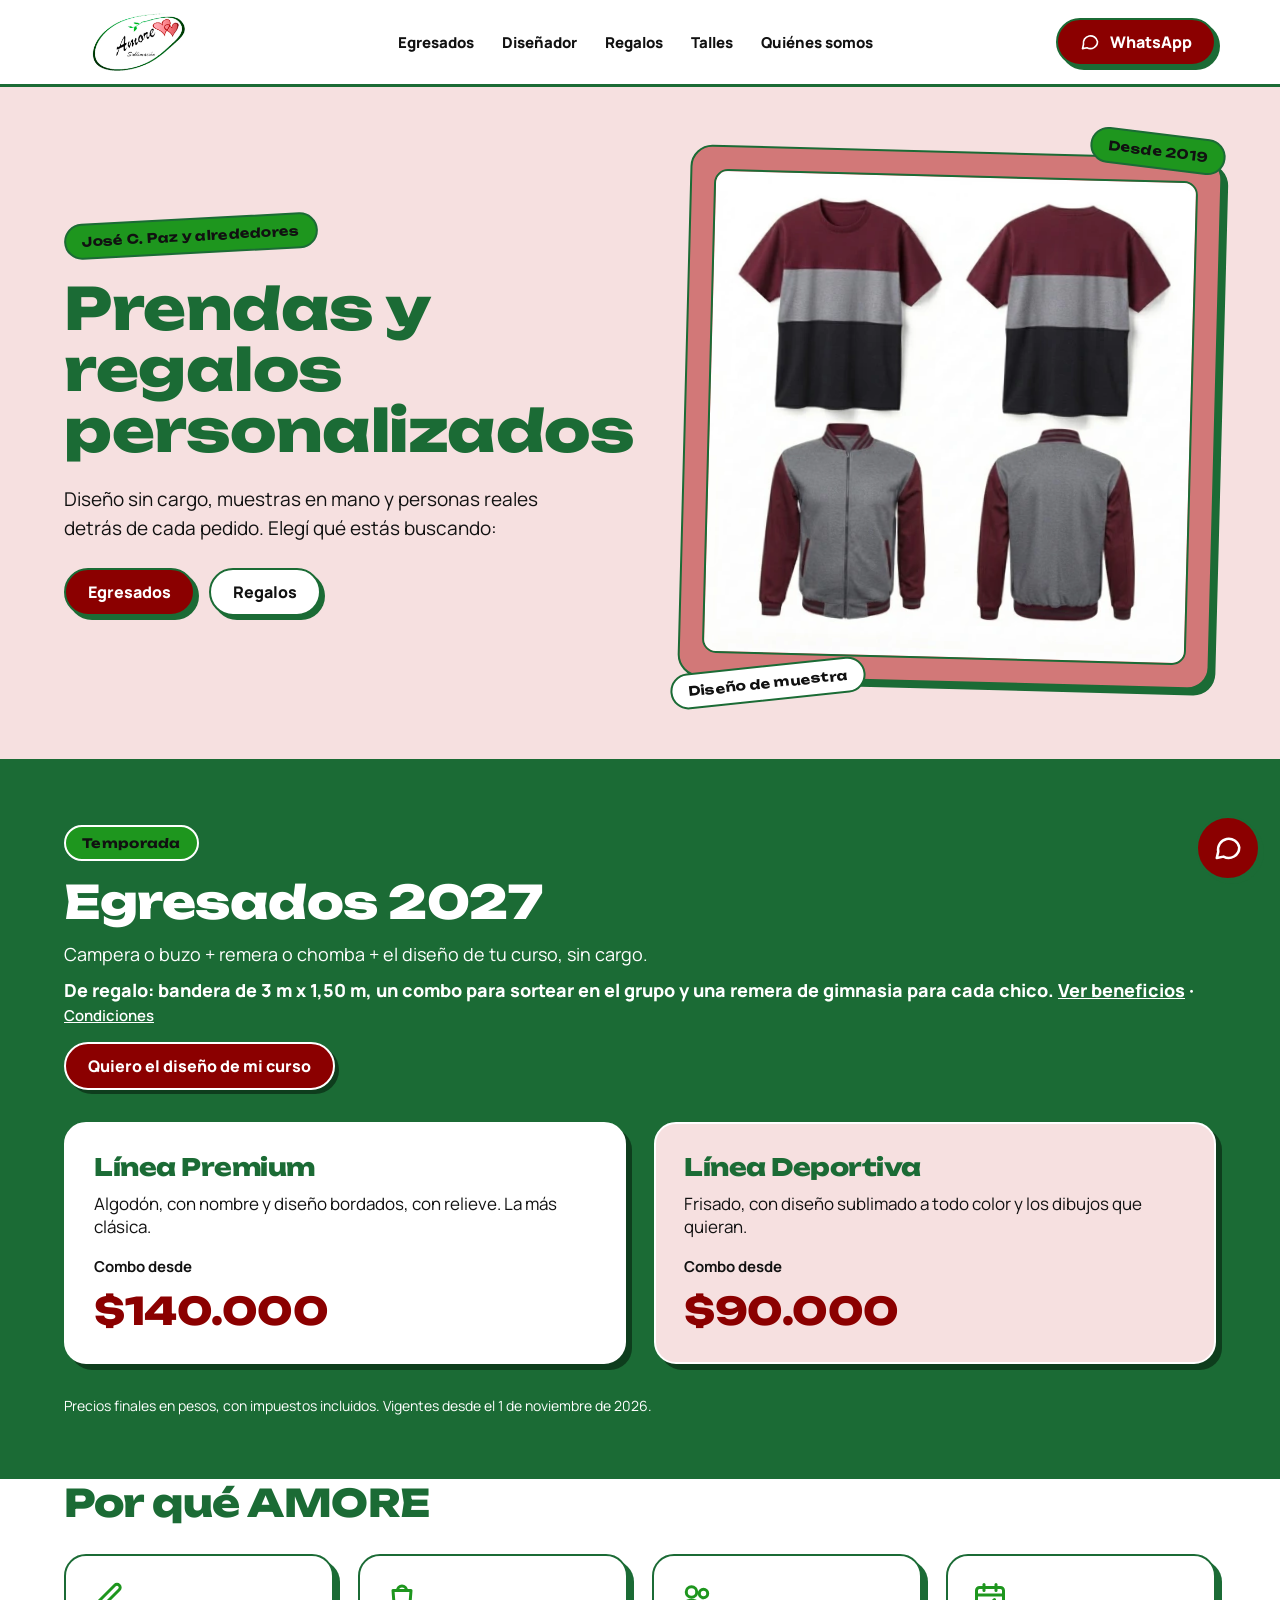
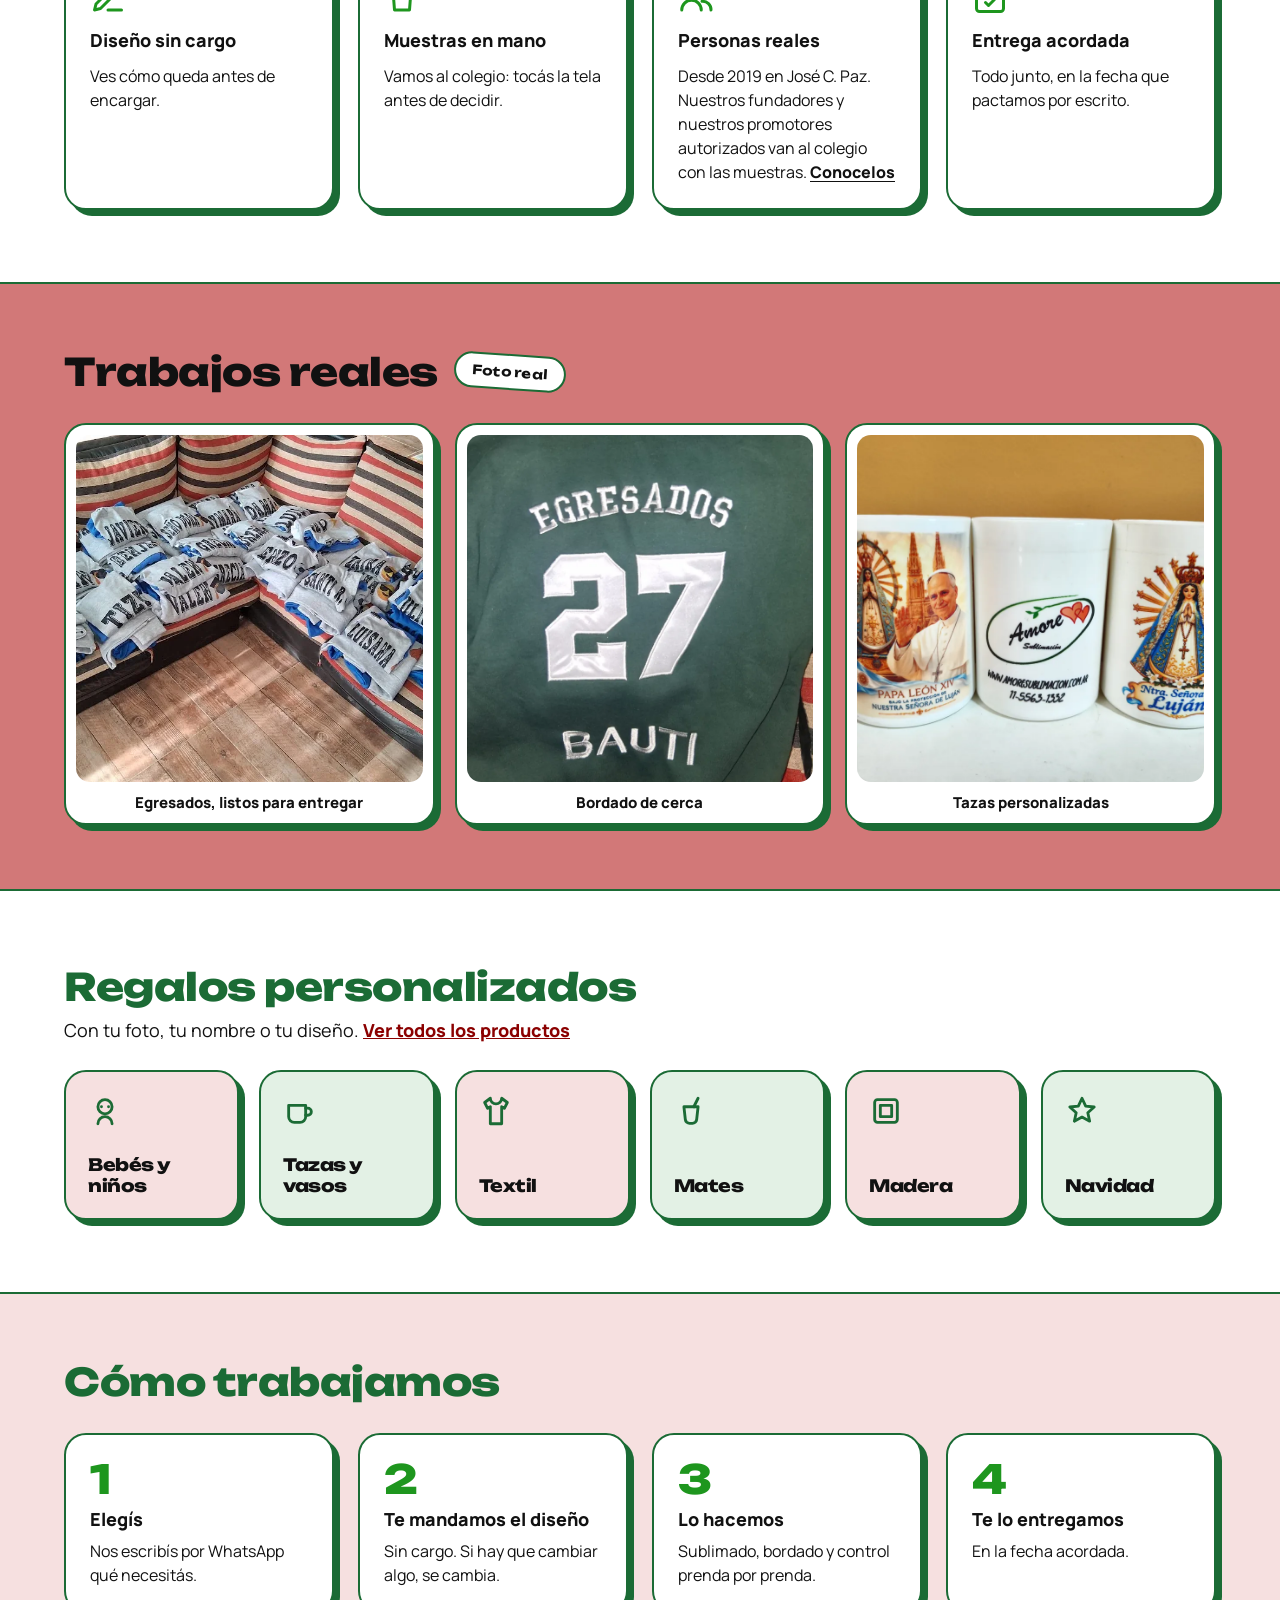
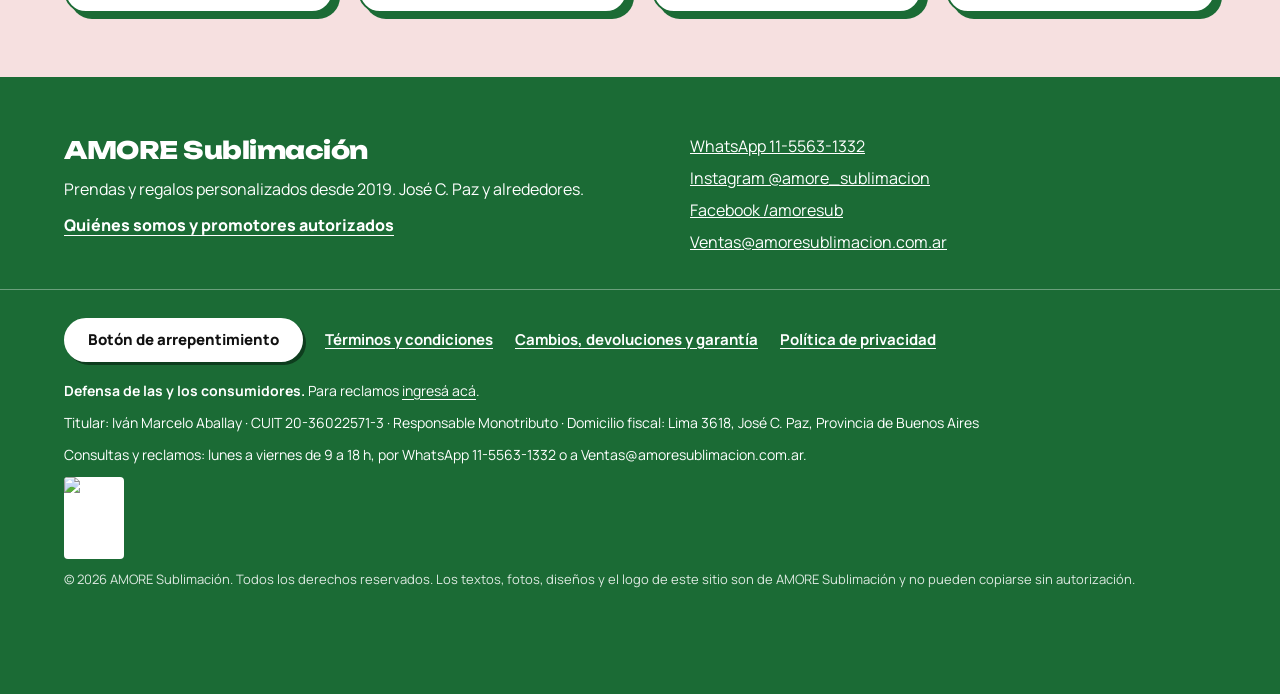
==== commit 46750bfb: "Inicio: fotos reales en Trabajos reales (egresados, bordado y tazas) Co-Authored-By: Claude Opus 5.5" ====
--- a/index.html
+++ b/index.html
@@ -189,9 +189,9 @@
 <span class="sticker" style="background: #FFFFFF; transform: rotate(4deg)">Foto real</span>
 </div>
 <div style="display: grid; grid-template-columns: repeat(auto-fit, minmax(220px, 1fr)); gap: 20px">
-<div class="card" style="background: #FFFFFF; aspect-ratio: 1 / 1; display: flex; align-items: center; justify-content: center; text-align: center; padding: 16px; font-weight: 700; font-size: 15px; color: #444444">[Foto real: camperas entregadas]</div>
-<div class="card" style="background: #FFFFFF; aspect-ratio: 1 / 1; display: flex; align-items: center; justify-content: center; text-align: center; padding: 16px; font-weight: 700; font-size: 15px; color: #444444">[Foto real: bordado de cerca]</div>
-<div class="card" style="background: #FFFFFF; aspect-ratio: 1 / 1; display: flex; align-items: center; justify-content: center; text-align: center; padding: 16px; font-weight: 700; font-size: 15px; color: #444444">[Foto real: tazas y regalos]</div>
+<figure class="card" style="background: #FFFFFF; margin: 0; padding: 10px; display: flex; flex-direction: column; gap: 10px"><img width="566" height="566" src="assets/trabajos/egresados-entregados.webp" alt="Buzos de egresados con el nombre de cada chico, listos para entregar al curso" loading="lazy" style="width: 100%; aspect-ratio: 1 / 1; object-fit: cover; display: block; border-radius: 14px"><figcaption style="font-weight: 800; font-size: 15px; text-align: center">Egresados, listos para entregar</figcaption></figure>
+<figure class="card" style="background: #FFFFFF; margin: 0; padding: 10px; display: flex; flex-direction: column; gap: 10px"><img width="800" height="800" src="assets/trabajos/bordado-de-cerca.webp" alt="Bordado de cerca en un buzo verde de egresados: EGRESADOS 27 con el nombre del chico" loading="lazy" style="width: 100%; aspect-ratio: 1 / 1; object-fit: cover; display: block; border-radius: 14px"><figcaption style="font-weight: 800; font-size: 15px; text-align: center">Bordado de cerca</figcaption></figure>
+<figure class="card" style="background: #FFFFFF; margin: 0; padding: 10px; display: flex; flex-direction: column; gap: 10px"><img width="800" height="800" src="assets/trabajos/tazas-personalizadas.webp" alt="Tazas sublimadas: Papa León XIV, logo de AMORE y Virgen de Luján" loading="lazy" style="width: 100%; aspect-ratio: 1 / 1; object-fit: cover; display: block; border-radius: 14px"><figcaption style="font-weight: 800; font-size: 15px; text-align: center">Tazas personalizadas</figcaption></figure>
 </div>
 </div>
 </section>
